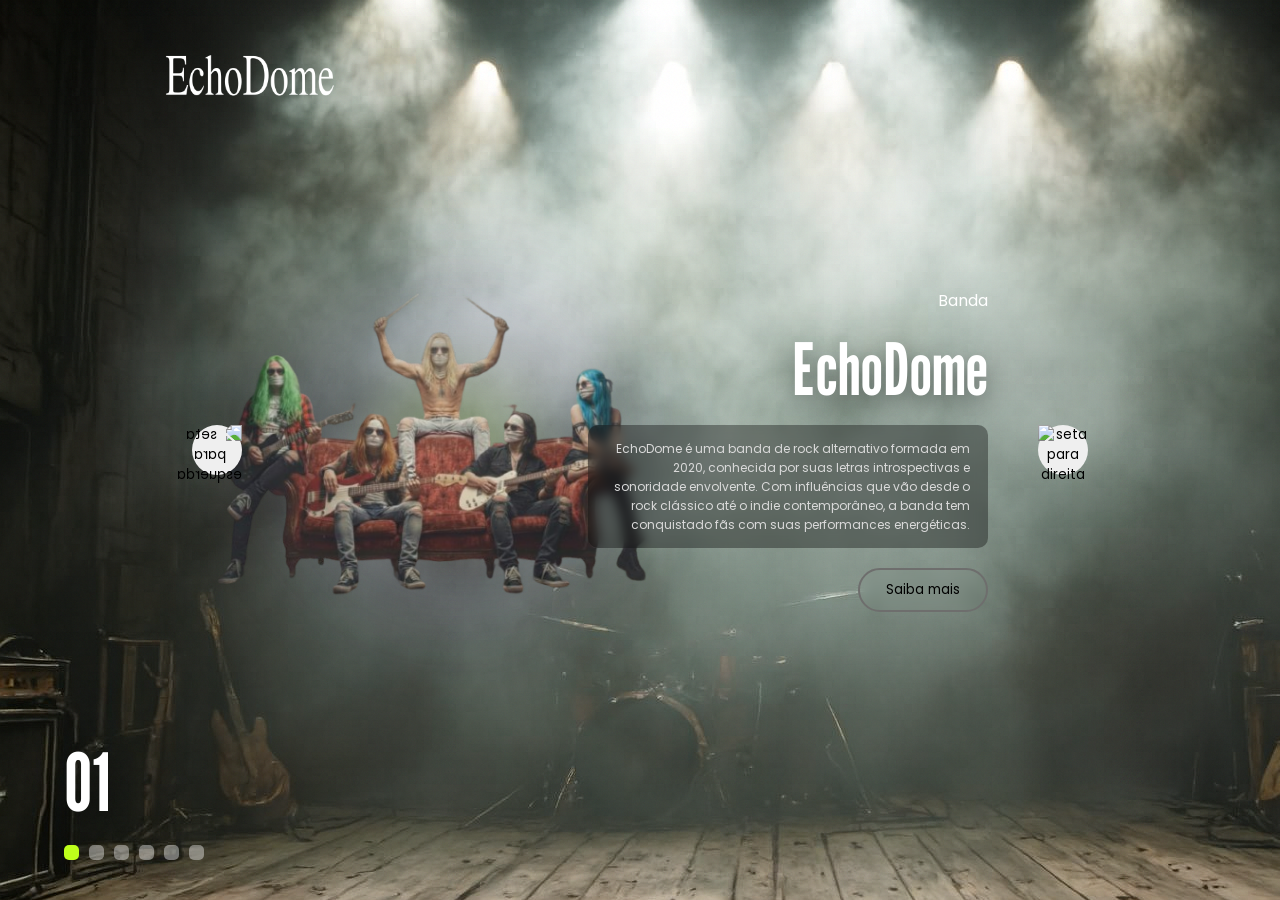
==== index.html @ cc8ff1c2 "initial" ====
<!DOCTYPE html>
<html lang="pt-BR">

<head>
    <meta charset="UTF-8">
    <meta name="viewport" content="width=device-width, initial-scale=1.0">
    <link rel="stylesheet" href="/styles.css">
    <link rel="preconnect" href="https://fonts.googleapis.com">
    <link rel="preconnect" href="https://fonts.gstatic.com" crossorigin>
    <link
        href="https://fonts.googleapis.com/css2?family=Poppins:ital,wght@0,100;0,200;0,300;0,400;0,500;0,600;0,700;0,800;0,900;1,100;1,200;1,300;1,400;1,500;1,600;1,700;1,800;1,900&display=swap"
        rel="stylesheet">
    <link rel="preconnect" href="https://fonts.googleapis.com">
    <link rel="preconnect" href="https://fonts.gstatic.com" crossorigin>
    <link
        href="https://fonts.googleapis.com/css2?family=League+Gothic&family=Poppins:ital,wght@0,100;0,200;0,300;0,400;0,500;0,600;0,700;0,800;0,900;1,100;1,200;1,300;1,400;1,500;1,600;1,700;1,800;1,900&display=swap"
        rel="stylesheet">
    <title>EchoDome</title>
</head>

<body background="/img/fundo.png">
    
    <header>
        <img src="/img/logoo branco.png" alt="EchoDome Logo">
    </header>    

    <section class="container">
        <div class="list">

            <div class="item active banda">
                <div class="banda-img">
                    <img src="/img/capa.png" alt="EchoDome Banda Imagem">
                </div>
                <div class="content">
                    <p class="banda-information">
                        Banda
                    </p>
                    <h2>
                        EchoDome
                    </h2>
                    <p class="description">
                        EchoDome é uma banda de rock alternativo formada em 2020, conhecida por suas letras
                        introspectivas e sonoridade envolvente. Com influências que vão desde o rock clássico até o
                        indie contemporâneo, a banda tem conquistado fãs com suas performances energéticas.
                    </p>
                    <button class="information">
                        Saiba mais
                    </button>
                </div>
            </div>

            <div class="item vocalista">
                <div class="banda-img">
                    <img src="/img/vocalista2.png" alt="Vocalista Imagem">
                </div>
                <div class="content">
                    <p class="banda-information">
                        Vocalista
                    </p>
                    <h2>
                        TRACE
                    </h2>
                    <p class="description">
                        Antes de a banda existir, ele era um cantor independente que costumava tocar em clubes pequenos,
                        sempre sozinho, sempre com a voz à beira de quebrar, alguém que transformava ruído e caos em
                        palavras. Durante uma turnê, um acidente de palco o deixou entre a vida e o nada. Quando voltou,
                        sua voz nunca mais soou igual — ela ganhou textura, ruído, dor.

                    </p>
                    <button class="information">
                        Saiba mais
                    </button>
                </div>
            </div>
            
            <div class="item guitarrista">
                <div class="banda-img">
                    <img src="/img/guitarista2.png" alt="Guitarista Imagem">
                </div>
                <div class="content">
                    <p class="banda-information">
                        Guitarrista
                    </p>
                    <h2>
                        OD
                    </h2>
                    <p class="description">
                        Ninguém sabe ao certo quem ele era antes de se tornar OD. Dizem que era um guitarrista
                        underground de uma cena esquecida, conhecido por tocar com tanto volume e distorção que os
                        amplificadores literalmente queimavam. Durante uma apresentação, um incêndio tomou o palco — e
                        ele desapareceu entre a fumaça e o som. Meses depois, começaram a circular vídeos misteriosos de
                        uma figura mascarada com cabelo verde neon tocando riffs impossíveis em galpões abandonados. O
                        som soava como se viesse de um outro plano, misto de dor, raiva e pura energia elétrica.
                    </p>
                    <button class="information">
                        Saiba mais
                    </button>
                </div>
            </div>

            <div class="item baixista">
                <div class="banda-img">
                    <img src="/img/guitarrista1.png" alt="Baixista Imagem">
                </div>
                <div class="content">
                    <p class="banda-information">
                        Baixista
                    </p>
                    <h2>
                        Dusk
                    </h2>
                    <p class="description">
                        Antes de se tornar DUSK, ele era um mecânico de estrada. Passava os dias consertando carros e as noites tocando baixo em bares esquecidos no deserto. Durante uma tempestade elétrica, um raio atingiu o gerador do bar enquanto ele tocava — a explosão o deixou inconsciente por três semanas. Quando acordou, dizia ouvir ritmos dentro do próprio corpo. Desde então, toca com o rosto coberto, dizendo que “o ar frio mantém o som dentro”. O baixo é sua respiração — cada nota, uma batida cardíaca.
                    </p>
                    <button class="information">
                        Saiba mais
                    </button>
                </div>
            </div>

            <div class="item baterista">
                <div class="banda-img">
                    <img src="/img/baterista.png" alt="Baterista Imagem">
                </div>
                <div class="content">
                    <p class="banda-information">
                        Baterista
                    </p>
                    <h2>
                        Ember
                    </h2>
                    <p class="description">
                        Ninguém sabe o nome verdadeiro de EMBER. Dizem que ele começou a tocar em fábricas abandonadas, usando pedaços de metal, latões e correntes para criar o próprio ritmo. As pessoas o chamavam de the sound that never sleeps — o som que nunca dorme. Durante um incêndio em um galpão onde costumava ensaiar, ele foi dado como desaparecido, pois depois daquele dia aquele galpão ficou em total silencio. Dias depois, apareceu um baterias com o rosto coberto e um olhar em chamas e todos pensaram, “será que é ele?". Desde então, o fogo virou parte da sua essência — ele toca como se cada batida fosse a última faísca de um mundo prestes a explodir.
                    </p>
                    <button class="information">
                        Saiba mais
                    </button>
                </div>
            </div>
            
            <div class="item pianista">
                <div class="banda-img">
                    <img src="/img/pianista2.png" alt="Pianista Imagem">
                </div>
                <div class="content">
                    <p class="banda-information">
                        Pianista
                    </p>
                    <h2>Lyra</h2>
                    <p class="description">
                        Antes de ser conhecida como LYRA, ela era apenas uma sombra nos bastidores — uma compositora que escrevia trilhas sonoras para sonhos que nunca foram lembrados. Diz-se que ela costumava tocar sozinha em estações vazias, usando o som do trem passando como metrônomo. Ninguém a ouviu falar desde o dia em que sua voz se quebrou em um show experimental. Desde então, ela se comunica apenas com o teclado — transformando emoções em frequências, e silêncio em melodia.
                    </p>
                    <button class="information">
                        Saiba mais
                    </button>
                </div>
            </div>
        </div>

        <div class="arrows">
            <button id="prev"><img src="/img/arrow.png" alt="seta para esquerda"></button>
            <button id="next"><img src="/img/arrow.png" alt="seta para direita"></button>
        </div>

        <div class="indicators">
            <div class="number">01</div>
            <ul>
                <li class="active"></li>
                <li></li>
                <li></li>
                <li></li>
                <li></li>
                <li></li>
            </ul>
        </div>
    </section>
    <script src="/scripts.js" defer></script>
</body>


</html>
---- styles.css ----
* {
    margin: 0;
    padding: 0;
    box-sizing: border-box;
    list-style: none;
    font-family: "Poppins", sans-serif;
}

body {
    background-color: #000;
    color: #fff;
    font-size: 16px;
    overflow-x: hidden;
}

/* ===== HEADER ===== */
header {
    position: fixed;
    width: 80vw;
    left: 50%;
    transform: translateX(-50%);
    display: grid;
    align-items: center;
    grid-template-columns: 1fr 600px;
    gap: 100px;
    z-index: 10;
}

header img {
    width: 250px;
}

header nav ul {
    display: grid;
    grid-template-columns: repeat(3, 250px);
}

/* ===== SECTION ===== */
section {
    height: 100vh;
    position: relative;
    background-image: url("./imgs/fundo.png");
    background-size: cover;
    background-position: center;
    background-repeat: no-repeat;
    background-attachment: fixed;
    overflow: hidden;
}

/* ===== LIST ===== */
section .list {
    width: 70vw;
    height: 100%;
    margin: auto;
    position: relative;
    --calculation: 1;
}

/* ===== ITEM ===== */
section .list .item {
    position: absolute;
    inset: 0;
    transform: translateX(calc(100vw * var(--calculation)));
    transition: 0.8s ease;
    opacity: 0;
}

section .list .item.active {
    transform: translateX(0);
    opacity: 1;
}

/* ===== IMAGEM ===== */
.banda-img {
    position: absolute;
    top: 50%;
    left: -50px;
    transform: translateY(-50%);
    width: 70%;
    z-index: 1;
}

.banda-img::before {
    content: '';
    position: absolute;
    width: 400px;
    height: 400px;
    background: radial-gradient(circle,
            rgba(190, 255, 27, 0.45),
            rgba(121, 31, 211, 0.15),
            transparent 70%);
    filter: blur(50px);
    z-index: -1;
    left: 50%;
    top: 50%;
    transform: translate(-50%, -50%);
}

.banda-img img {
    width: 100%;
    transform: scale(0.85);
    left: -40px;
    position: relative;
    transition: 0.8s ease;
}

.item.active .banda-img img {
    transform: scale(1);
}

.item.active .banda-img::before {
    animation: glowPulse 4s ease-in-out infinite;
}

@keyframes glowPulse {

    0%,
    100% {
        transform: translate(-50%, -50%) scale(1);
        opacity: 0.6;
    }

    50% {
        transform: translate(-50%, -50%) scale(1.1);
        opacity: 0.9;
    }
}

/* ===== CONTENT ===== */
.content {
    position: absolute;
    right: 100px;
    width: 70%;
    height: 100%;
    display: flex;
    flex-direction: column;

    /* DESKTOP AINDA À DIREITA */
    justify-content: center;
    align-items: flex-end;
    text-align: right;

    gap: 20px;
    z-index: 2;
}

.banda-information,
.content h2,
.description,
.information {
    transform: translateX(calc(200px * var(--calculation)));
    opacity: 0;
    transition: 0.8s ease;
}

.item.active .banda-information,
.item.active .content h2,
.item.active .description,
.item.active .information {
    transform: translateX(0);
    opacity: 1;
}

.content h2 {
    font-size: 4.5em;
    line-height: 1em;
    font-family: "League Gothic", sans-serif;
    color: #fff;
    text-shadow: 0 8px 25px rgba(0, 0, 0, 0.4);
}

/* ===== DESCRIPTION ===== */
.description {
    max-width: 400px;
    font-size: 12px;
    color: #d9d9d9;
    text-align: right;

    background: rgba(0, 0, 0, 0.35);
    padding: 14px 18px;
    border-radius: 10px;
    backdrop-filter: blur(6px);
    line-height: 1.6;
}

/* -------------------------------------------------- */
/* =============== BOTÕES PERSONALIZADOS ============= */
/* -------------------------------------------------- */

.item.banda .information {
    padding: 10px 26px;
    border-radius: 40px;
    background: transparent;
    border: 2px solid #6e6e6d;
    color: #000000;
    cursor: pointer;
    transition: 0.3s ease;
    backdrop-filter: blur(5px);
}

.item.banda .information:hover {
    background: rgba(0, 0, 0, 0.18);
    box-shadow: 0 0 12px #0b0e05;
    transform: scale(1.05);
}

.item.vocalista .information {
    padding: 10px 26px;
    border-radius: 40px;
    background: rgba(0, 0, 0, 0.6);
    border: 2px solid #000;
    color: #fff;
    cursor: pointer;
    transition: 0.3s ease;
    backdrop-filter: blur(6px);
}

.item.vocalista .information:hover {
    background: rgba(0, 0, 0, 0.85);
    box-shadow: 0 0 15px #000;
    transform: scale(1.05);
}

.item.guitarrista .information {
    padding: 10px 26px;
    border-radius: 40px;
    background: rgba(0, 0, 0, 0.6);
    border: 2px solid #00ff6a;
    color: #00ff6a;
    cursor: pointer;
    transition: 0.3s ease;
    backdrop-filter: blur(5px);
}

.item.guitarrista .information:hover {
    background: rgba(0, 255, 106, 0.18);
    box-shadow: 0 0 15px #00ff6a;
    transform: scale(1.05);
}

/* BAIXISTA — cor âmbar */
.item.baixista .information {
    padding: 10px 26px;
    border-radius: 40px;
    background: rgba(0, 0, 0, 0.6);
    border: 2px solid #ffb400;
    color: #ffb400;
    cursor: pointer;
    transition: 0.3s ease;
    backdrop-filter: blur(5px);
}

.item.baixista .information:hover {
    background: rgba(255, 180, 0, 0.18);
    box-shadow: 0 0 15px #ffb400;
    transform: scale(1.05);
}

/* BATERISTA — cor vermelha/fogo */
.item.baterista .information {
    padding: 10px 26px;
    border-radius: 40px;
    background: rgba(0, 0, 0, 0.6);
    border: 2px solid #ff3c3c;
    color: #ff3c3c;
    cursor: pointer;
    transition: 0.3s ease;
    backdrop-filter: blur(5px);
}

.item.baterista .information:hover {
    background: rgba(255, 60, 60, 0.18);
    box-shadow: 0 0 15px #ff3c3c;
    transform: scale(1.05);
}

.item.pianista .information {
    padding: 10px 26px;
    border-radius: 40px;
    background: rgba(0, 0, 0, 0.6);
    ;
    border: 2px solid #1db4ff;
    color: #1db4ff;
    cursor: pointer;
    transition: 0.3s ease;
    backdrop-filter: blur(5px);
}

.item.pianista .information:hover {
    background: rgba(29, 180, 255, 0.18);
    box-shadow: 0 0 15px #1db4ff;
    transform: scale(1.05);
}

/* ===== ARROWS ===== */
.arrows {
    width: 70vw;
    position: absolute;
    top: 50%;
    left: 50%;
    transform: translate(-50%, -50%);
    display: flex;
    justify-content: space-between;
}

.arrows button {
    width: 50px;
    height: 50px;
    border-radius: 50%;
    border: none;
    cursor: pointer;
}

.arrows button:nth-child(1) {
    transform: scaleX(-1);
}

.arrows img {
    width: 30px;
}

/* ===== INDICATORS ===== */
.indicators {
    position: absolute;
    bottom: 40px;
    left: 50%;
    transform: translateX(-50%);
    width: 90vw;
    display: flex;
    flex-direction: column;
    gap: 15px;
}

.indicators .number {
    font-size: 5em;
    font-family: "League Gothic", sans-serif;
}

.indicators ul {
    display: flex;
    gap: 10px;
}

.indicators ul li {
    width: 15px;
    height: 15px;
    border-radius: 5px;
    background-color: #fff;
    opacity: 0.4;
}

.indicators ul li.active {
    opacity: 1;
    background-color: #beff1b;
}

/* =============== MOBILE RESPONSIVE ================= */

@media (max-width: 900px) {

    .indicators,
    .indicators ul,
    .indicators ul li {
        display: none !important;
    }

    /* HEADER */
    header {
        width: 100%;
        padding: 10px 0;
        grid-template-columns: 1fr;
        justify-items: center;
        gap: 8px;
        background: none !important;
    }

    header img {
        width: 150px;
    }

    header nav ul {
        grid-template-columns: repeat(3, auto);
        gap: 18px;
    }

    /* SECTION */
    section {
        height: 100vh;
        padding-top: 80px;
        background-attachment: scroll;
    }

    /* LIST */
    section .list {
        width: 100%;
        height: 100%;
    }

    /* ITEM — CENTRALIZADO */
    section .list .item {
        position: absolute;
        inset: 0;

        display: flex;
        flex-direction: column;
        justify-content: flex-start;
        align-items: center;

        text-align: center;
        padding-top: 10px;

        opacity: 0;
        transform: translateX(calc(100vw * var(--calculation)));
        transition: 0.6s ease;
    }

    section .list .item.active {
        opacity: 1;
        transform: translateX(0);
    }

    /* IMAGEM */
    .banda-img {
        position: relative;
        width: 80%;
        margin: 0 auto;
        transform: none;
        top: 0;
        left: 0;
    }

    .banda-img img {
        width: 100%;
        transform: scale(1.15);
        left: 0;
    }

    .banda-img::before {
        width: 200px;
        height: 200px;
        filter: blur(40px);
    }

    /* CONTENT — TOTALMENTE CENTRALIZADO */
    .content {
        position: relative;
        width: 100%;
        max-width: 600px;

        margin-top: 10px;
        padding: 0 20px;

        align-items: center;
        text-align: center;

        gap: 10px;
        right: 0;
    }

    .content h2 {
        font-size: 2.8em;
        text-align: center;
    }

    .description {
        max-width: 90%;
        margin: 0 auto;
        text-align: center;
        font-size: 13px;
        padding: 12px 15px;
    }

    /* BOTÃO CENTRALIZADO */
    .information {
        margin-top: 10px;
    }

    /* ARROWS */
    .arrows {
        width: 100%;
        bottom: 90px;
        padding: 0 35px;
        position: absolute;
        left: 50%;
        transform: translateX(-50%);
    }

    .arrows button {
        width: 40px;
        height: 40px;
    }

    /* INDICATORS */
    .indicators {
        width: 100%;
        bottom: 40px;
        gap: 8px;
    }

    .indicators .number {
        font-size: 2.8em;
    }

    .indicators ul li {
        width: 10px;
        height: 10px;
    }

}
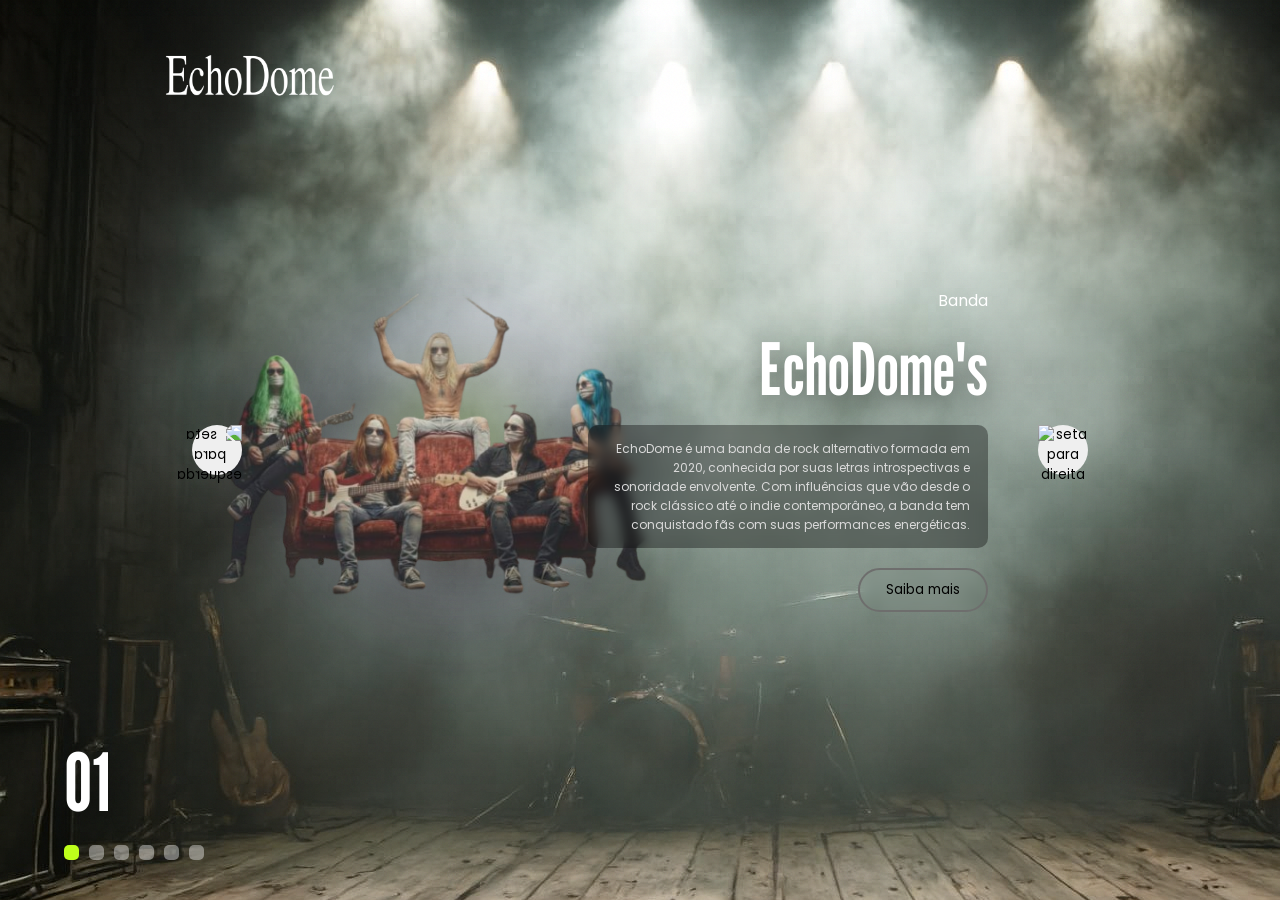
==== commit 59b7daf9: "testing" ====
--- a/index.html
+++ b/index.html
@@ -36,7 +36,7 @@
                         Banda
                     </p>
                     <h2>
-                        EchoDome
+                        EchoDome's
                     </h2>
                     <p class="description">
                         EchoDome é uma banda de rock alternativo formada em 2020, conhecida por suas letras
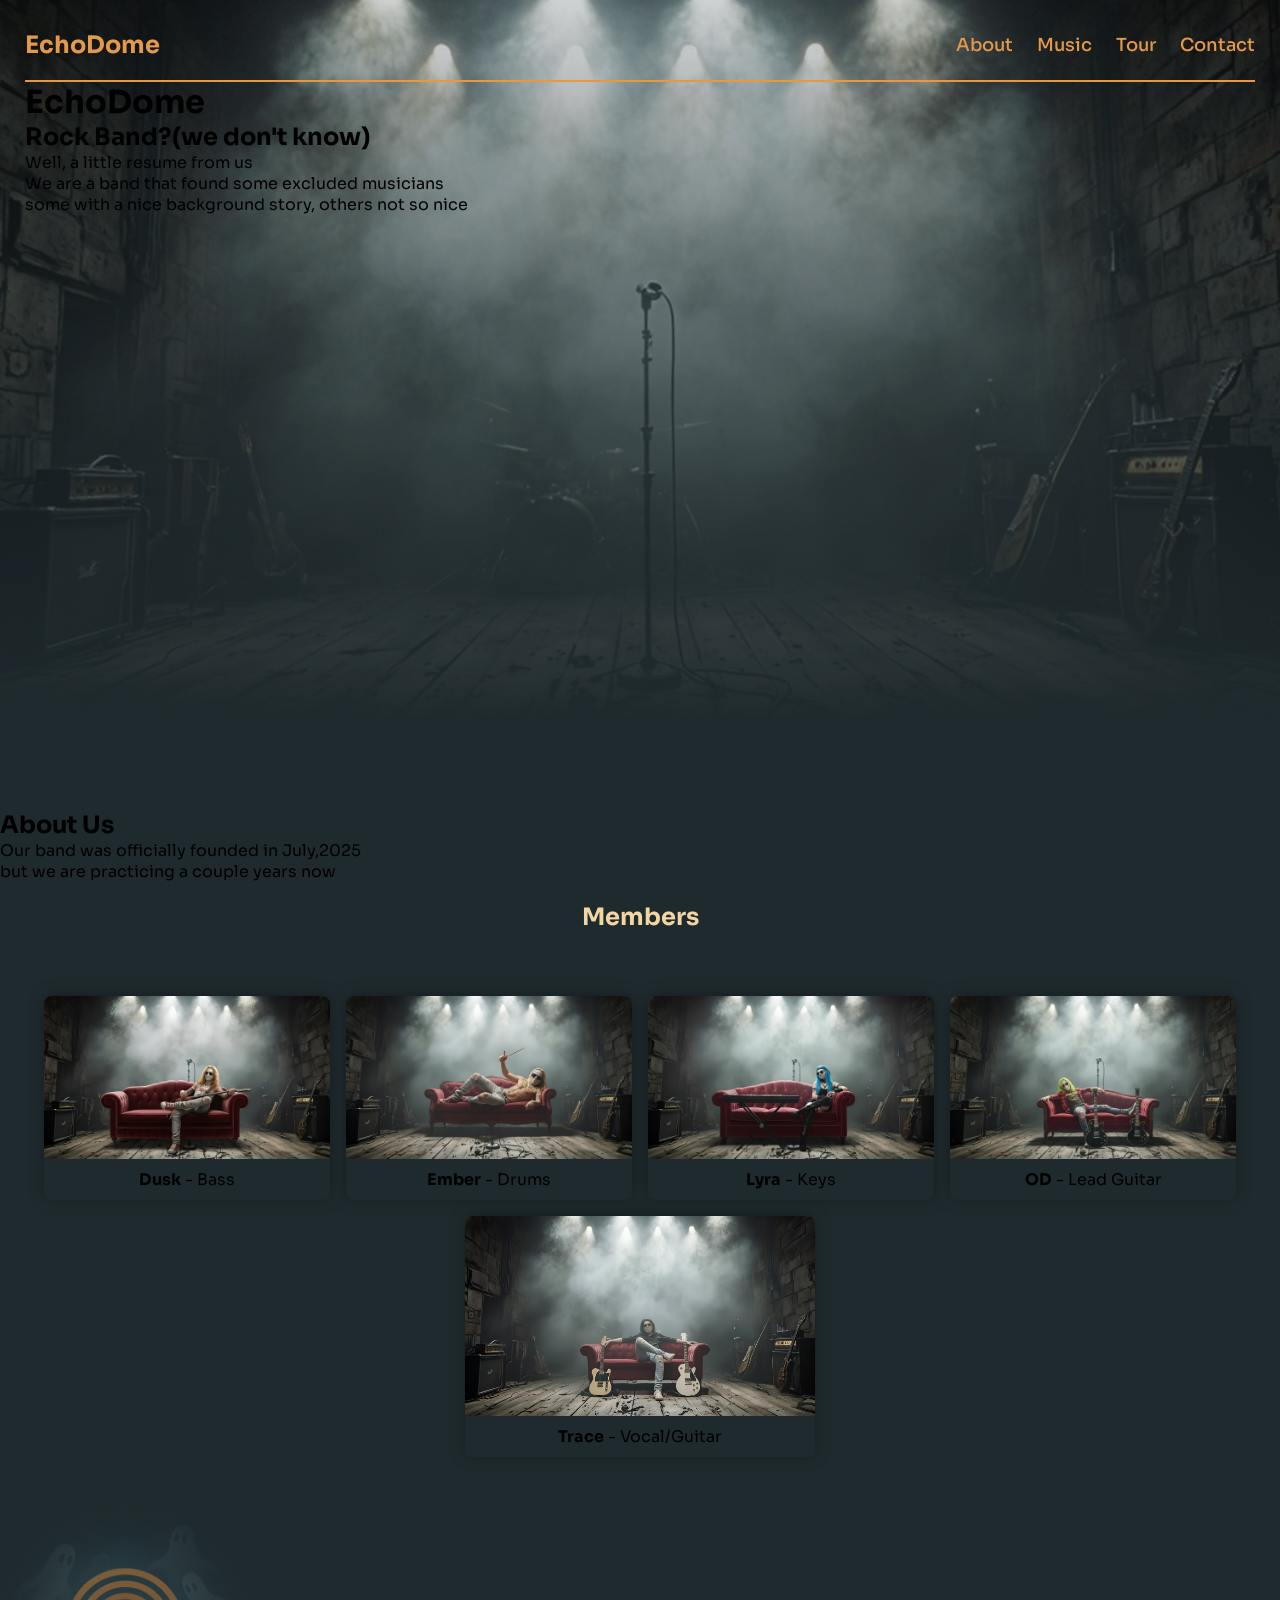
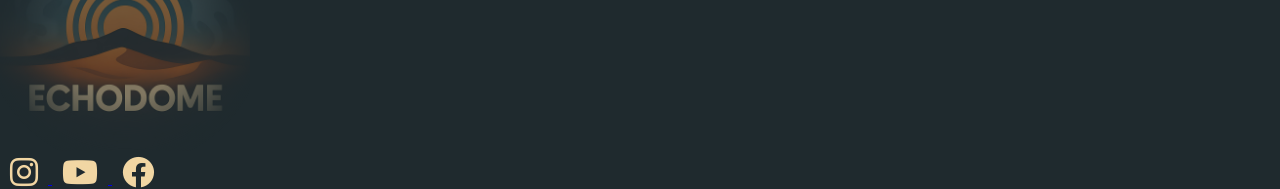
==== commit 0ad8dcd2: "primeiro commit" ====
--- a/index.html
+++ b/index.html
@@ -1,181 +1,105 @@
 <!DOCTYPE html>
-<html lang="pt-BR">
+<html lang="en">
+    <head>
+        <meta charset="UTF-8">
+        <meta name="viewport" content="width=device-width, initial-scale=1.0"/>
+        <link rel="preconnect" href="https://fonts.googleapis.com"/>
+        <link rel="preconnect" href="https://fonts.gstatic.com" crossorigin/>
+        <link href="https://fonts.googleapis.com/css2?family=Sora:wght@100..800&display=swap" rel="stylesheet"/>
+        <link rel="stylesheet" href="assets/css/style.css">
+        <link rel="stylesheet" href="https://cdnjs.cloudflare.com/ajax/libs/font-awesome/6.0.0-beta3/css/all.min.css" integrity="sha512-Fo3rlrZj/k7ujTnHg4CGR2D7kSs0v4LLanw2qksYuRlEzO+tcaEPQogQ0KaoGN26/zrn20ImR1DfuLWnOo7aBA==" crossorigin="anonymous" referrerpolicy="no-referrer" />
+        <meta name="viewport" content="width=device-width, initial-scale=1.0">
+        <title>EchoDome Band</title>
 
-<head>
-    <meta charset="UTF-8">
-    <meta name="viewport" content="width=device-width, initial-scale=1.0">
-    <link rel="stylesheet" href="/styles.css">
-    <link rel="preconnect" href="https://fonts.googleapis.com">
-    <link rel="preconnect" href="https://fonts.gstatic.com" crossorigin>
-    <link
-        href="https://fonts.googleapis.com/css2?family=Poppins:ital,wght@0,100;0,200;0,300;0,400;0,500;0,600;0,700;0,800;0,900;1,100;1,200;1,300;1,400;1,500;1,600;1,700;1,800;1,900&display=swap"
-        rel="stylesheet">
-    <link rel="preconnect" href="https://fonts.googleapis.com">
-    <link rel="preconnect" href="https://fonts.gstatic.com" crossorigin>
-    <link
-        href="https://fonts.googleapis.com/css2?family=League+Gothic&family=Poppins:ital,wght@0,100;0,200;0,300;0,400;0,500;0,600;0,700;0,800;0,900;1,100;1,200;1,300;1,400;1,500;1,600;1,700;1,800;1,900&display=swap"
-        rel="stylesheet">
-    <title>EchoDome</title>
-</head>
+        
+    </head>
+    <body>
+        <div>
+           <header>
+  <nav class="header-content container">
+    <div class="header-logo">
+      <h2>EchoDome</h2>
+    </div>
 
-<body background="/img/fundo.png">
+    <ul class="header-menu">
+      <li><a href="#about" class="a">About</a></li>
+      <li><a href="#music" class="a">Music</a></li>
+      <li><a href="#tour" class="a">Tour</a></li>
+      <li><a href="#contact" class="a">Contact</a></li>
+    </ul>
     
-    <header>
-        <img src="/img/logoo branco.png" alt="EchoDome Logo">
-    </header>    
+  </nav>
+  <main class="page">
+    <h1>EchoDome</h1>
+    <h2>Rock Band?(we don't know)</h2>
+    <p>Well, a little resume from us<br>
+      We are a band that found some excluded musicians<br>
+      some with a nice background story, others not so nice</p>
+  </main>  
+</header>
 
-    <section class="container">
-        <div class="list">
+  <section class="About">
+    <h1>About Us</h1>
+    <p>Our band was officially founded in July,2025<br>
+        but we are practicing a couple years now</p>
+  </section>
+  <section class="members">
+                <div class="members">
+                    <h2>Members</h2>
+                    
+                </div>
+                <section class="full-band">
+    <div class="dusk" data-aos="fade-up" data-aos-delay="150">
+        <img src="/assets/img/dusk-sofa.png" alt="Dusk"/>
+        <div class="info">
+            <p><strong>Dusk</strong> - Bass</p>
+                  </div>
+    </div>
 
-            <div class="item active banda">
-                <div class="banda-img">
-                    <img src="/img/capa.png" alt="EchoDome Banda Imagem">
-                </div>
-                <div class="content">
-                    <p class="banda-information">
-                        Banda
-                    </p>
-                    <h2>
-                        EchoDome's
-                    </h2>
-                    <p class="description">
-                        EchoDome é uma banda de rock alternativo formada em 2020, conhecida por suas letras
-                        introspectivas e sonoridade envolvente. Com influências que vão desde o rock clássico até o
-                        indie contemporâneo, a banda tem conquistado fãs com suas performances energéticas.
-                    </p>
-                    <button class="information">
-                        Saiba mais
-                    </button>
-                </div>
-            </div>
+    <div class="ember" data-aos="fade-up" data-aos-delay="250">
+        <img src="/assets/img/ember-sofa.jpg" alt="Ember"/>
+        <div class="info">
+          <p><strong>Ember</strong> - Drums</p>
+          
+        </div>
+    </div>
 
-            <div class="item vocalista">
-                <div class="banda-img">
-                    <img src="/img/vocalista2.png" alt="Vocalista Imagem">
-                </div>
-                <div class="content">
-                    <p class="banda-information">
-                        Vocalista
-                    </p>
-                    <h2>
-                        TRACE
-                    </h2>
-                    <p class="description">
-                        Antes de a banda existir, ele era um cantor independente que costumava tocar em clubes pequenos,
-                        sempre sozinho, sempre com a voz à beira de quebrar, alguém que transformava ruído e caos em
-                        palavras. Durante uma turnê, um acidente de palco o deixou entre a vida e o nada. Quando voltou,
-                        sua voz nunca mais soou igual — ela ganhou textura, ruído, dor.
+    <div class="lyra" data-aos="fade-up" data-aos-delay="350">
+        <img src="/assets/img/lyra-sofa.png" alt="Lyra"/>
+        <div class="info">
+          <p><strong>Lyra</strong> - Keys</p>
+          
+        </div>
+    </div>
 
-                    </p>
-                    <button class="information">
-                        Saiba mais
-                    </button>
-                </div>
-            </div>
-            
-            <div class="item guitarrista">
-                <div class="banda-img">
-                    <img src="/img/guitarista2.png" alt="Guitarista Imagem">
-                </div>
-                <div class="content">
-                    <p class="banda-information">
-                        Guitarrista
-                    </p>
-                    <h2>
-                        OD
-                    </h2>
-                    <p class="description">
-                        Ninguém sabe ao certo quem ele era antes de se tornar OD. Dizem que era um guitarrista
-                        underground de uma cena esquecida, conhecido por tocar com tanto volume e distorção que os
-                        amplificadores literalmente queimavam. Durante uma apresentação, um incêndio tomou o palco — e
-                        ele desapareceu entre a fumaça e o som. Meses depois, começaram a circular vídeos misteriosos de
-                        uma figura mascarada com cabelo verde neon tocando riffs impossíveis em galpões abandonados. O
-                        som soava como se viesse de um outro plano, misto de dor, raiva e pura energia elétrica.
-                    </p>
-                    <button class="information">
-                        Saiba mais
-                    </button>
-                </div>
-            </div>
+    <div class="od" data-aos="fade-up" data-aos-delay="450">
+        <img src="/assets/img/od-sofa.jpg" alt="Od"/>
+        <div class="info">
+          <p><strong>OD</strong> - Lead Guitar</p>
+        </div>
+    </div>
 
-            <div class="item baixista">
-                <div class="banda-img">
-                    <img src="/img/guitarrista1.png" alt="Baixista Imagem">
-                </div>
-                <div class="content">
-                    <p class="banda-information">
-                        Baixista
-                    </p>
-                    <h2>
-                        Dusk
-                    </h2>
-                    <p class="description">
-                        Antes de se tornar DUSK, ele era um mecânico de estrada. Passava os dias consertando carros e as noites tocando baixo em bares esquecidos no deserto. Durante uma tempestade elétrica, um raio atingiu o gerador do bar enquanto ele tocava — a explosão o deixou inconsciente por três semanas. Quando acordou, dizia ouvir ritmos dentro do próprio corpo. Desde então, toca com o rosto coberto, dizendo que “o ar frio mantém o som dentro”. O baixo é sua respiração — cada nota, uma batida cardíaca.
-                    </p>
-                    <button class="information">
-                        Saiba mais
-                    </button>
-                </div>
-            </div>
+    <div class="trace" data-aos="fade-up" data-aos-delay="550">
+        <img src="/assets/img/trace-sofa.jpg" alt="Trace"/>
+        <div class="info">
+          <p><strong>Trace</strong> - Vocal/Guitar</p>
+        </div>
+    </div>
+</section>
+        <footer>
+            <img src="/assets/img/logo.jpeg" alt="EchoDome Band Logo">
+            <div class="footer-icons">
+                        <a href="$">
+                            <i class="fa-brands fa-instagram fa-2x"></i>
+                        </a>
+                          <a href="$">
+                            <i class="fa-brands fa-youtube fa-2x"></i>
+                        </a>
+                          <a href="$">
+                            <i class="fa-brands fa-facebook fa-2x"></i>
+                        </a>
+                    </div>
+        </footer>
 
-            <div class="item baterista">
-                <div class="banda-img">
-                    <img src="/img/baterista.png" alt="Baterista Imagem">
-                </div>
-                <div class="content">
-                    <p class="banda-information">
-                        Baterista
-                    </p>
-                    <h2>
-                        Ember
-                    </h2>
-                    <p class="description">
-                        Ninguém sabe o nome verdadeiro de EMBER. Dizem que ele começou a tocar em fábricas abandonadas, usando pedaços de metal, latões e correntes para criar o próprio ritmo. As pessoas o chamavam de the sound that never sleeps — o som que nunca dorme. Durante um incêndio em um galpão onde costumava ensaiar, ele foi dado como desaparecido, pois depois daquele dia aquele galpão ficou em total silencio. Dias depois, apareceu um baterias com o rosto coberto e um olhar em chamas e todos pensaram, “será que é ele?". Desde então, o fogo virou parte da sua essência — ele toca como se cada batida fosse a última faísca de um mundo prestes a explodir.
-                    </p>
-                    <button class="information">
-                        Saiba mais
-                    </button>
-                </div>
-            </div>
-            
-            <div class="item pianista">
-                <div class="banda-img">
-                    <img src="/img/pianista2.png" alt="Pianista Imagem">
-                </div>
-                <div class="content">
-                    <p class="banda-information">
-                        Pianista
-                    </p>
-                    <h2>Lyra</h2>
-                    <p class="description">
-                        Antes de ser conhecida como LYRA, ela era apenas uma sombra nos bastidores — uma compositora que escrevia trilhas sonoras para sonhos que nunca foram lembrados. Diz-se que ela costumava tocar sozinha em estações vazias, usando o som do trem passando como metrônomo. Ninguém a ouviu falar desde o dia em que sua voz se quebrou em um show experimental. Desde então, ela se comunica apenas com o teclado — transformando emoções em frequências, e silêncio em melodia.
-                    </p>
-                    <button class="information">
-                        Saiba mais
-                    </button>
-                </div>
-            </div>
-        </div>
-
-        <div class="arrows">
-            <button id="prev"><img src="/img/arrow.png" alt="seta para esquerda"></button>
-            <button id="next"><img src="/img/arrow.png" alt="seta para direita"></button>
-        </div>
-
-        <div class="indicators">
-            <div class="number">01</div>
-            <ul>
-                <li class="active"></li>
-                <li></li>
-                <li></li>
-                <li></li>
-                <li></li>
-                <li></li>
-            </ul>
-        </div>
-    </section>
-    <script src="/scripts.js" defer></script>
-</body>
-
-
+    </body>
 </html>
--- a/assets/css/style.css
+++ b/assets/css/style.css
@@ -0,0 +1,204 @@
+@charset "UTF-8";
+* {
+  margin: 0;
+  padding: 0;
+  box-sizing: border-box;
+  font-family: "Sora", sans-serif;
+}
+
+header {
+  position: relative;
+  display: block;
+  width: 100%;
+  height: 90vh;
+  padding: 30px 25px;
+}
+header::before {
+  content: "";
+  position: absolute;
+  left: 0;
+  top: 0;
+  width: 100%;
+  height: 90%;
+  z-index: -1;
+  background-image: linear-gradient(to bottom, rgba(6, 18, 30, 0.1), #1f2a2e), url("/assets/img/Studio.jpeg");
+  background-size: cover;
+  background-repeat: no-repeat;
+  background-position: 50% 0;
+  opacity: 0.9;
+}
+header::after {
+  content: "";
+  position: absolute;
+  bottom: 0;
+  left: 0;
+  width: 100%;
+  height: 2px;
+}
+
+.header-content {
+  display: flex;
+  align-items: center;
+  justify-content: space-between;
+  padding-bottom: 20px;
+  border-bottom: 2px solid #E29A4A;
+}
+
+.header-menu {
+  display: flex; /* transforma a lista em linha */
+  gap: 24px; /* espaço entre os itens */
+  list-style: none; /* remove bolinhas */
+  padding: 0;
+}
+
+.header-logo h2 {
+  transform: scale(1);
+}
+
+.header-logo h2:hover {
+  transform: scale(1.35);
+  transition: 0.8s;
+}
+
+.a {
+  text-decoration: none;
+  color: #E29A4A;
+  font-weight: 500;
+  font-size: 18px;
+}
+.a:hover {
+  color: #E29A4A;
+  transition: color 0.8s;
+  animation: hoverEffect 1s forwards;
+}
+
+@keyframes hoverEffect {
+  from {
+    border: 0px;
+    padding: 0px;
+  }
+  to {
+    border: 2px solid #F1D6A3;
+    background-color: #5E6F73;
+    padding: 5px;
+    color: #E29A4A;
+    border-radius: 12px;
+  }
+}
+.header-content {
+  color: #E29A4A;
+}
+
+.members {
+  max-width: 100%;
+}
+.members h2 {
+  text-align: center;
+  color: #F1D6A3;
+  padding: 20px;
+}
+
+.full-band {
+  max-width: 100%;
+  display: flex;
+  justify-content: center;
+  align-items: flex-start;
+  gap: 16px;
+  padding: 44px;
+  flex-wrap: wrap;
+}
+
+.lyra, .od, .trace, .ember, .dusk {
+  flex: 1;
+  gap: 10px;
+  text-align: center;
+  padding-bottom: 10px;
+  min-width: 250px;
+  max-width: 350px;
+  display: flex;
+  background-color: transparent;
+  flex-direction: column;
+  border-radius: 8px;
+  overflow: hidden;
+  box-shadow: 0px -1px 17px -4px rgba(0, 0, 0, 0.5);
+}
+.lyra img, .od img, .trace img, .ember img, .dusk img {
+  width: 100%;
+  height: auto;
+  -o-object-fit: cover;
+     object-fit: cover;
+  transition: transform 0.25s;
+}
+
+.lyra:hover {
+  box-shadow: 0 0 20px #1f6a76, 0 0 40px #2a8fa1, 0 0 60px #4bb0c1, 0 0 80px #1f6a76, 0 20px 40px rgba(0, 0, 0, 0.5);
+  transform: translateY(-5px);
+  transform: scale(1.1);
+  transition: 1s;
+}
+.lyra:hover p {
+  color: #2a8fa1;
+  transition: 1s;
+}
+
+.od .trace .ember .dusk .info {
+  text-align: center;
+  min-width: none;
+  max-width: 350px;
+  display: flex;
+  flex-direction: column;
+  justify-content: space-between;
+  padding: 14px;
+}
+.od .trace .ember .dusk .info button {
+  margin-top: 10px;
+  padding: 8px;
+  background-color: #E29A4A;
+  color: #fff;
+  border: none;
+  border-radius: 4px;
+  cursor: pointer;
+}
+
+body {
+  background-color: #1f2a2e;
+}
+
+.border {
+  border-color: #F1D6A3;
+  border: 2px;
+}
+
+.container {
+  width: 100%;
+}
+
+/*Centro*/
+/*Footer*/
+footer img {
+  width: 250px;
+  align-items: center;
+  opacity: 0.5;
+  -webkit-mask-image: radial-gradient(circle, black 40%, transparent 80%);
+  mask-image: radial-gradient(circle, black 40%, transparent 80%);
+}
+footer i {
+  color: #F1D6A3;
+  margin: 0 10px;
+  font-size: 24px;
+}
+footer i:hover {
+  color: #E29A4A;
+  animation: scaleIcon 0.5s forwards;
+  border: 0px;
+  background-color: #1f2a2e;
+}
+
+@keyframes scaleIcon {
+  from {
+    transform: scale(1);
+  }
+  to {
+    transform: scale(1.3);
+  }
+}/*# sourceMappingURL=style.css.map */
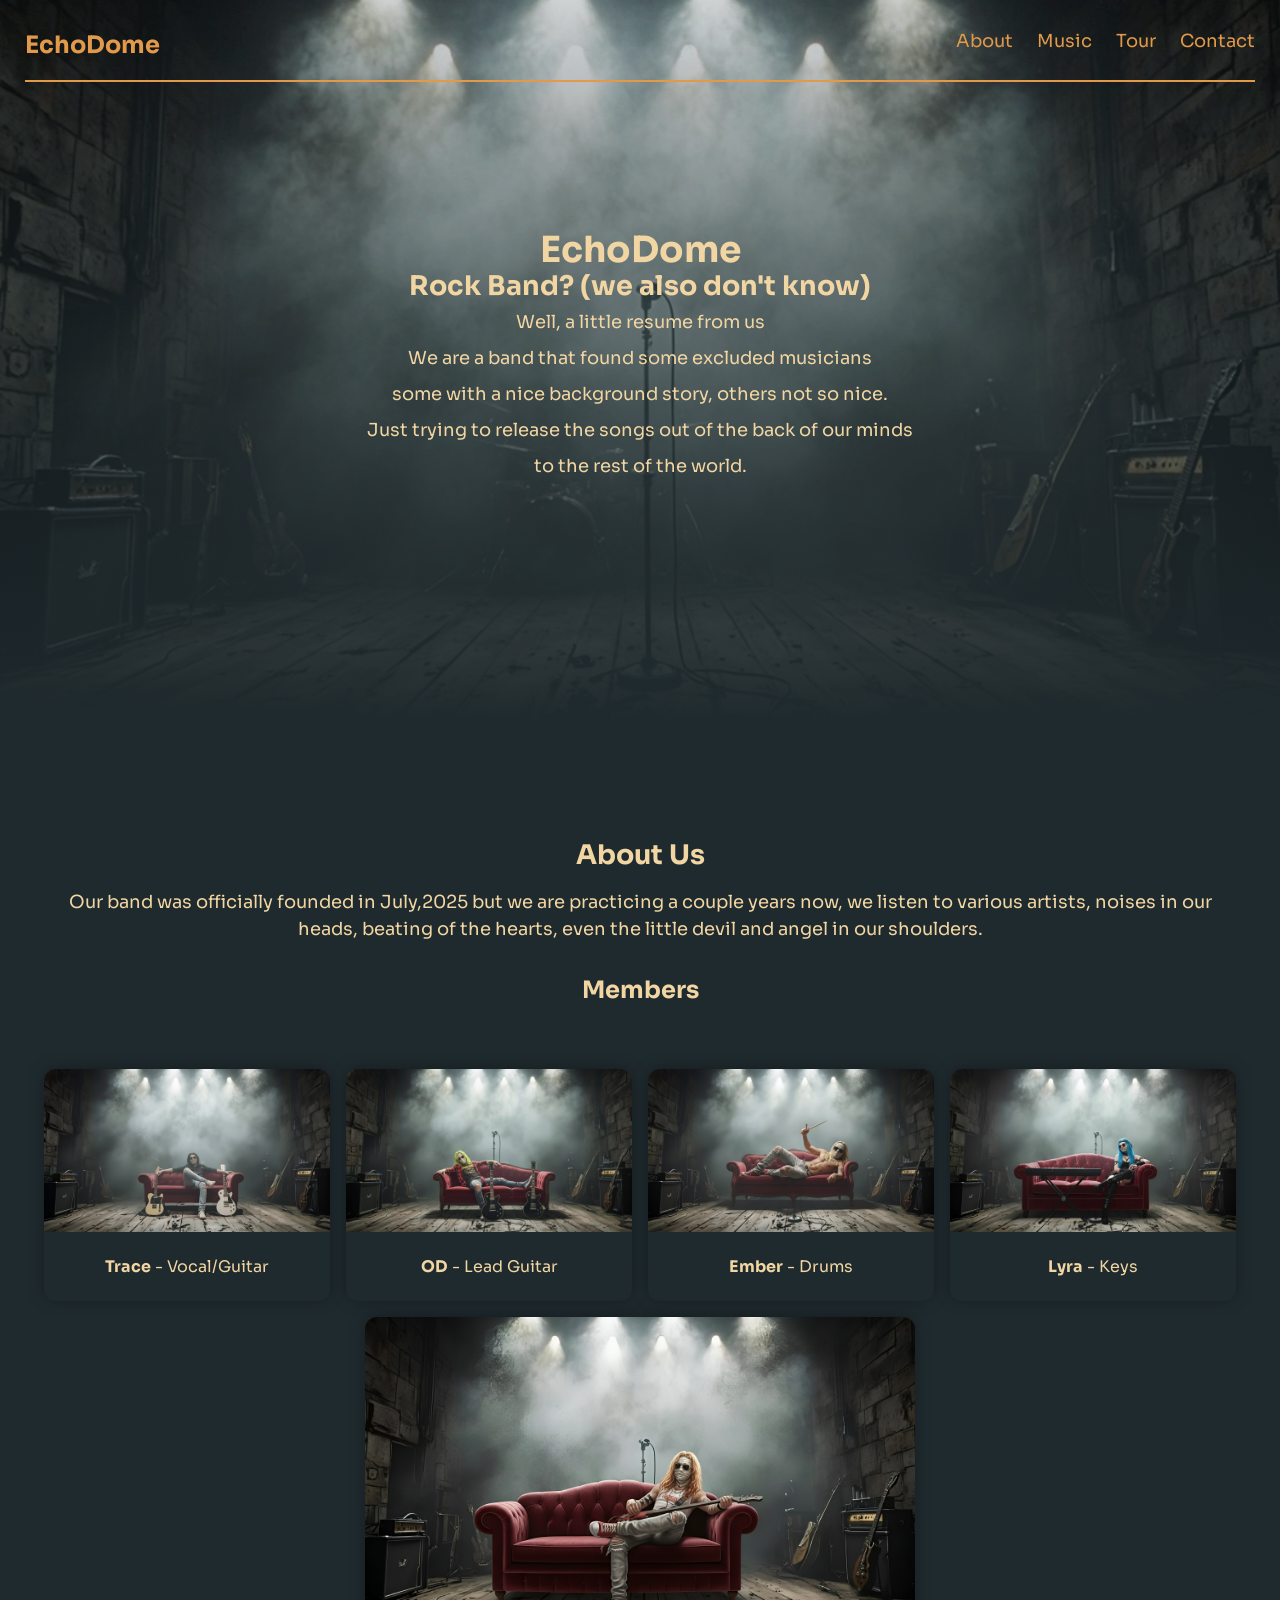
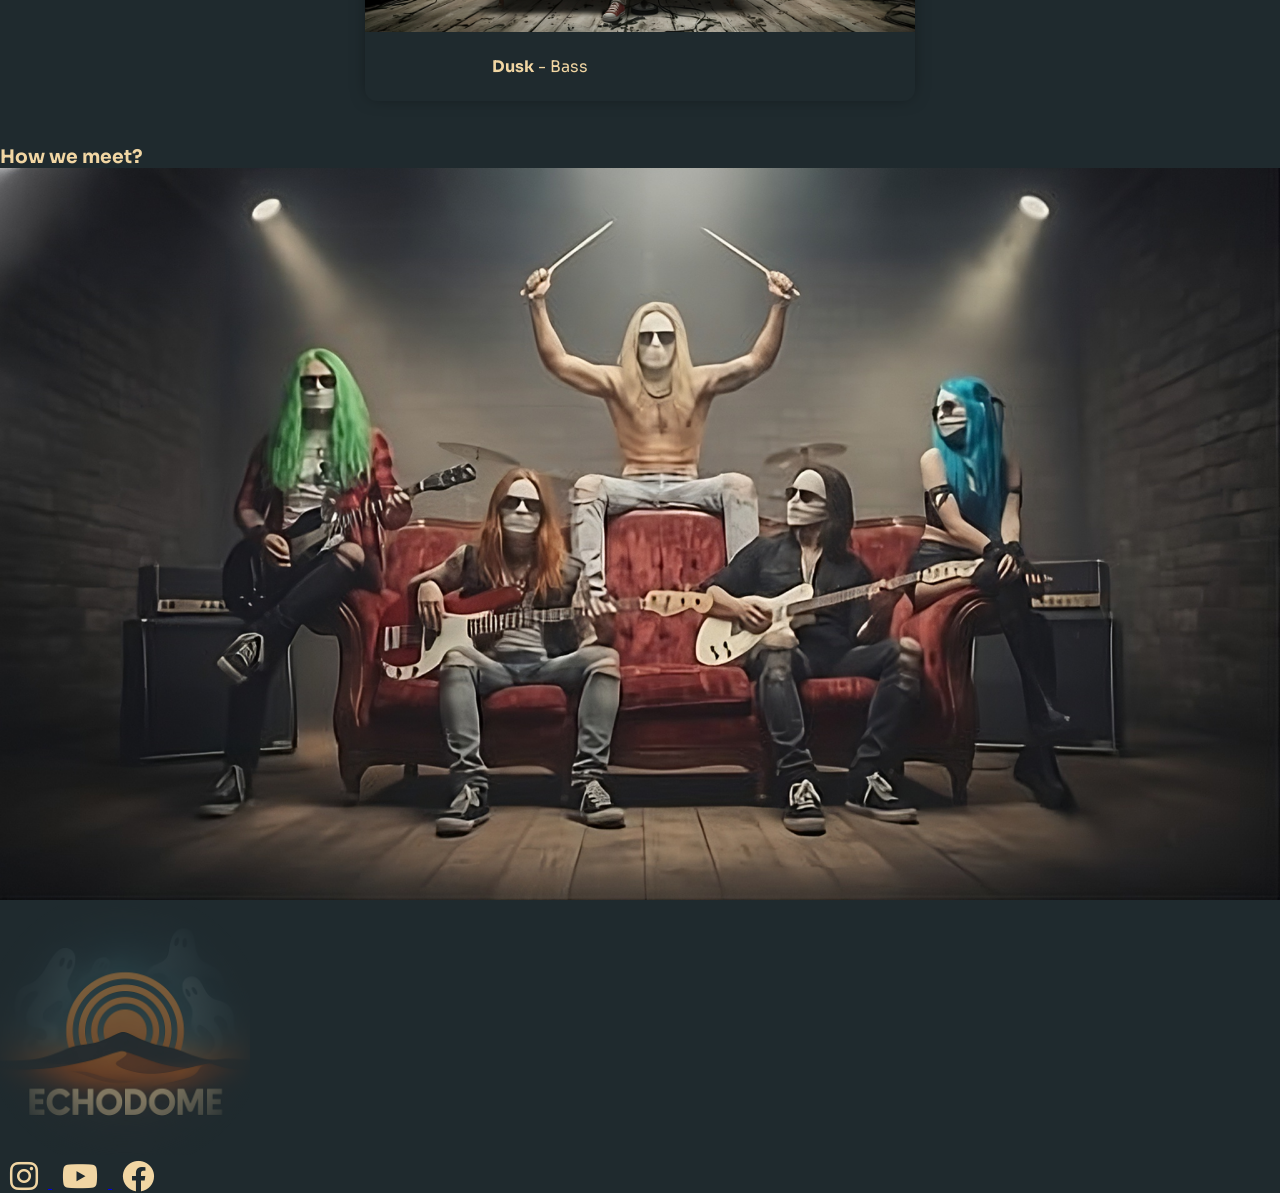
==== commit d95caa44: "new content" ====
--- a/index.html
+++ b/index.html
@@ -31,36 +31,45 @@
   </nav>
   <main class="page">
     <h1>EchoDome</h1>
-    <h2>Rock Band?(we don't know)</h2>
+    <h2>Rock Band? (we also don't know)</h2>
     <p>Well, a little resume from us<br>
       We are a band that found some excluded musicians<br>
-      some with a nice background story, others not so nice</p>
+      some with a nice background story, others not so nice.<br>
+      Just trying to release the songs out of the back of our minds<br>
+      to the rest of the world.</p>
   </main>  
 </header>
 
   <section class="About">
     <h1>About Us</h1>
-    <p>Our band was officially founded in July,2025<br>
-        but we are practicing a couple years now</p>
+    <p>Our band was officially founded in July,2025
+        but we are practicing a couple years now,
+        we listen to various artists,
+        noises in our heads, beating of the hearts, 
+        even the little devil and angel in our shoulders.
+        </p>
   </section>
   <section class="members">
                 <div class="members">
                     <h2>Members</h2>
-                    
-                </div>
-                <section class="full-band">
-    <div class="dusk" data-aos="fade-up" data-aos-delay="150">
-        <img src="/assets/img/dusk-sofa.png" alt="Dusk"/>
+                     <section class="full-band">
+                <div class="trace" data-aos="fade-up" data-aos-delay="550">
+                    <img src="/assets/img/trace-sofa.jpg" alt="Trace"/>
+                <div class="info">
+              <p><strong>Trace</strong> - Vocal/Guitar</p>
+            </div>
+          </div>
+              <div class="od" data-aos="fade-up" data-aos-delay="450">
+        <img src="/assets/img/od-sofa.jpg" alt="Od"/>
         <div class="info">
-            <p><strong>Dusk</strong> - Bass</p>
-                  </div>
+          <p><strong>OD</strong> - Lead Guitar</p>
+        </div>
     </div>
 
     <div class="ember" data-aos="fade-up" data-aos-delay="250">
         <img src="/assets/img/ember-sofa.jpg" alt="Ember"/>
         <div class="info">
           <p><strong>Ember</strong> - Drums</p>
-          
         </div>
     </div>
 
@@ -72,19 +81,17 @@
         </div>
     </div>
 
-    <div class="od" data-aos="fade-up" data-aos-delay="450">
-        <img src="/assets/img/od-sofa.jpg" alt="Od"/>
+<div class="dusk" data-aos="fade-up" data-aos-delay="150">
+        <img src="/assets/img/dusk-sofa.png" alt="Dusk"/>
         <div class="info">
-          <p><strong>OD</strong> - Lead Guitar</p>
-        </div>
+            <p><strong>Dusk</strong> - Bass</p>
+                  </div>
     </div>
-
-    <div class="trace" data-aos="fade-up" data-aos-delay="550">
-        <img src="/assets/img/trace-sofa.jpg" alt="Trace"/>
-        <div class="info">
-          <p><strong>Trace</strong> - Vocal/Guitar</p>
-        </div>
-    </div>
+    
+</section>
+<section class="band">
+  <h1>How we meet?</h1>
+  <img src="/assets/img/full-band.jpeg" alt="full-band">
 </section>
         <footer>
             <img src="/assets/img/logo.jpeg" alt="EchoDome Band Logo">
--- a/assets/css/style.css
+++ b/assets/css/style.css
@@ -38,7 +38,6 @@
 
 .header-content {
   display: flex;
-  align-items: center;
   justify-content: space-between;
   padding-bottom: 20px;
   border-bottom: 2px solid #E29A4A;
@@ -63,7 +62,7 @@
 .a {
   text-decoration: none;
   color: #E29A4A;
-  font-weight: 500;
+  font-weight: 150%;
   font-size: 18px;
 }
 .a:hover {
@@ -89,8 +88,27 @@
   color: #E29A4A;
 }
 
+@media screen and (max-width: 768px) {
+  .a {
+    text-decoration: none;
+    color: #2B2623;
+    font-weight: 150%;
+    font-size: 15px;
+  }
+  .header-menu {
+    display: flex; /* transforma a lista em linha */
+    gap: 5px; /* espaço entre os itens */
+    list-style: none; /* remove bolinhas */
+    padding: 0;
+  }
+  .header-menu .header-logo h2:hover {
+    transform: scale(1.1);
+    transition: 0.8s;
+  }
+}
 .members {
   max-width: 100%;
+  color: #F1D6A3;
 }
 .members h2 {
   text-align: center;
@@ -114,11 +132,11 @@
   text-align: center;
   padding-bottom: 10px;
   min-width: 250px;
-  max-width: 350px;
+  max-width: 550px;
   display: flex;
   background-color: transparent;
   flex-direction: column;
-  border-radius: 8px;
+  border-radius: 12px;
   overflow: hidden;
   box-shadow: 0px -1px 17px -4px rgba(0, 0, 0, 0.5);
 }
@@ -141,7 +159,51 @@
   transition: 1s;
 }
 
-.od .trace .ember .dusk .info {
+.od:hover {
+  box-shadow: 0 0 20px #1fbf6a, 0 0 40px #39ff88, 0 0 60px #7dffb3, 0 0 80px #1fbf6a, 0 20px 40px rgba(0, 0, 0, 0.5);
+  transform: translateY(-5px);
+  transform: scale(1.1);
+  transition: 1s;
+}
+.od:hover p {
+  color: #39ff88;
+  transition: 1s;
+}
+
+.trace:hover {
+  box-shadow: 0 0 20px #8a93a3, 0 0 40px #f5f7fa, 0 0 60px #cfd6e0, 0 0 80px #8a93a3, 0 20px 40px rgba(0, 0, 0, 0.5);
+  transform: translateY(-5px);
+  transform: scale(1.1);
+  transition: 1s;
+}
+.trace:hover p {
+  color: #f5f7fa;
+  transition: 1s;
+}
+
+.ember:hover {
+  box-shadow: 0 0 20px #a8906b, 0 0 40px #c9b08a, 0 0 60px #e1c9a3, 0 0 80px #a8906b, 0 20px 40px rgba(0, 0, 0, 0.5);
+  transform: translateY(-5px);
+  transform: scale(1.1);
+  transition: 1s;
+}
+.ember:hover p {
+  color: #c9b08a;
+  transition: 1s;
+}
+
+.dusk:hover {
+  box-shadow: 0 0 20px #6a3529, 0 0 40px #8a4b3a, 0 0 60px #a96350, 0 0 80px #6a3529, 0 20px 40px rgba(0, 0, 0, 0.5);
+  transform: translateY(-5px);
+  transform: scale(1.1);
+  transition: 1s;
+}
+.dusk:hover p {
+  color: #a96350;
+  transition: 1s;
+}
+
+.info {
   text-align: center;
   min-width: none;
   max-width: 350px;
@@ -150,7 +212,7 @@
   justify-content: space-between;
   padding: 14px;
 }
-.od .trace .ember .dusk .info button {
+.info button {
   margin-top: 10px;
   padding: 8px;
   background-color: #E29A4A;
@@ -158,6 +220,29 @@
   border: none;
   border-radius: 4px;
   cursor: pointer;
+}
+
+.page {
+  color: #F1D6A3;
+  line-height: 200%;
+  text-align: center;
+  padding-top: 150px;
+  font-size: 18px;
+}
+
+.About {
+  text-align: center;
+  color: #F1D6A3;
+  line-height: 150%;
+  padding: 12px 50px;
+  font-size: 18px;
+}
+.About h1 {
+  padding: 20px;
+}
+
+.band img {
+  width: 100%;
 }
 
 body {
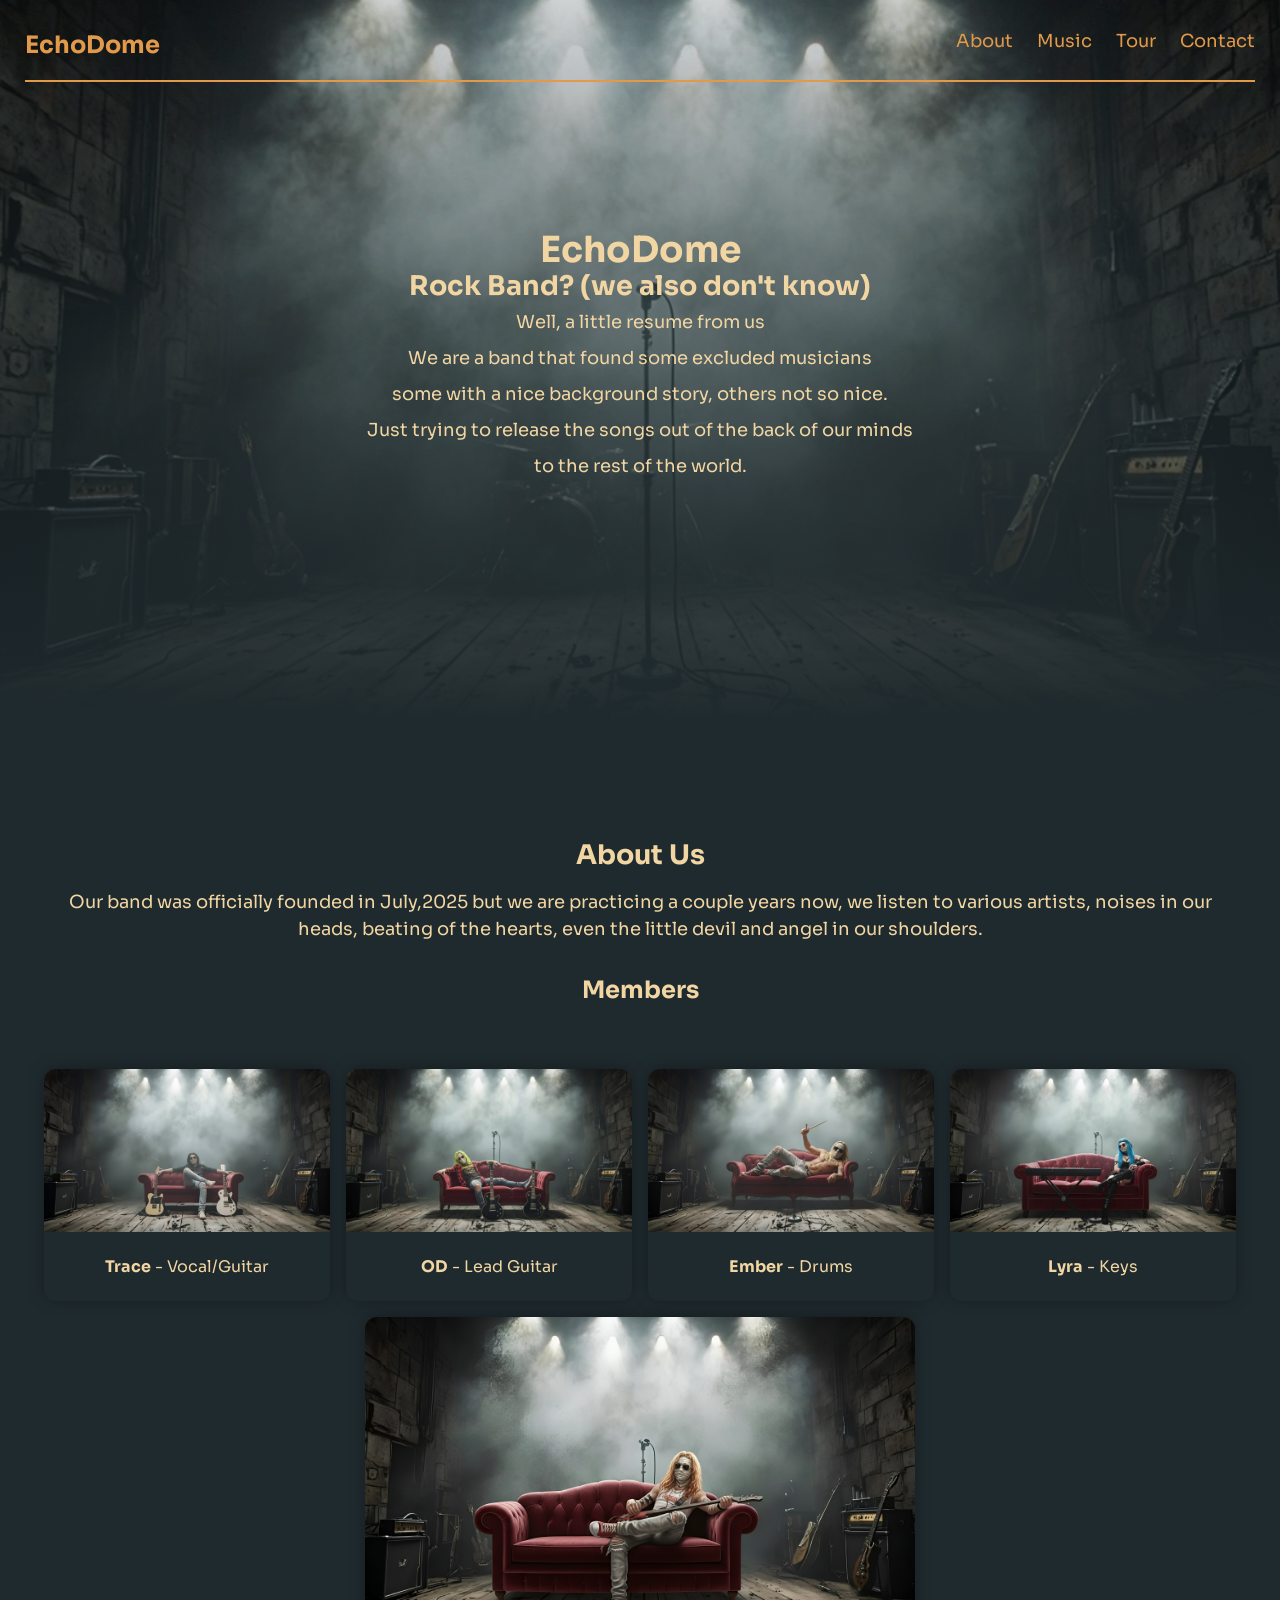
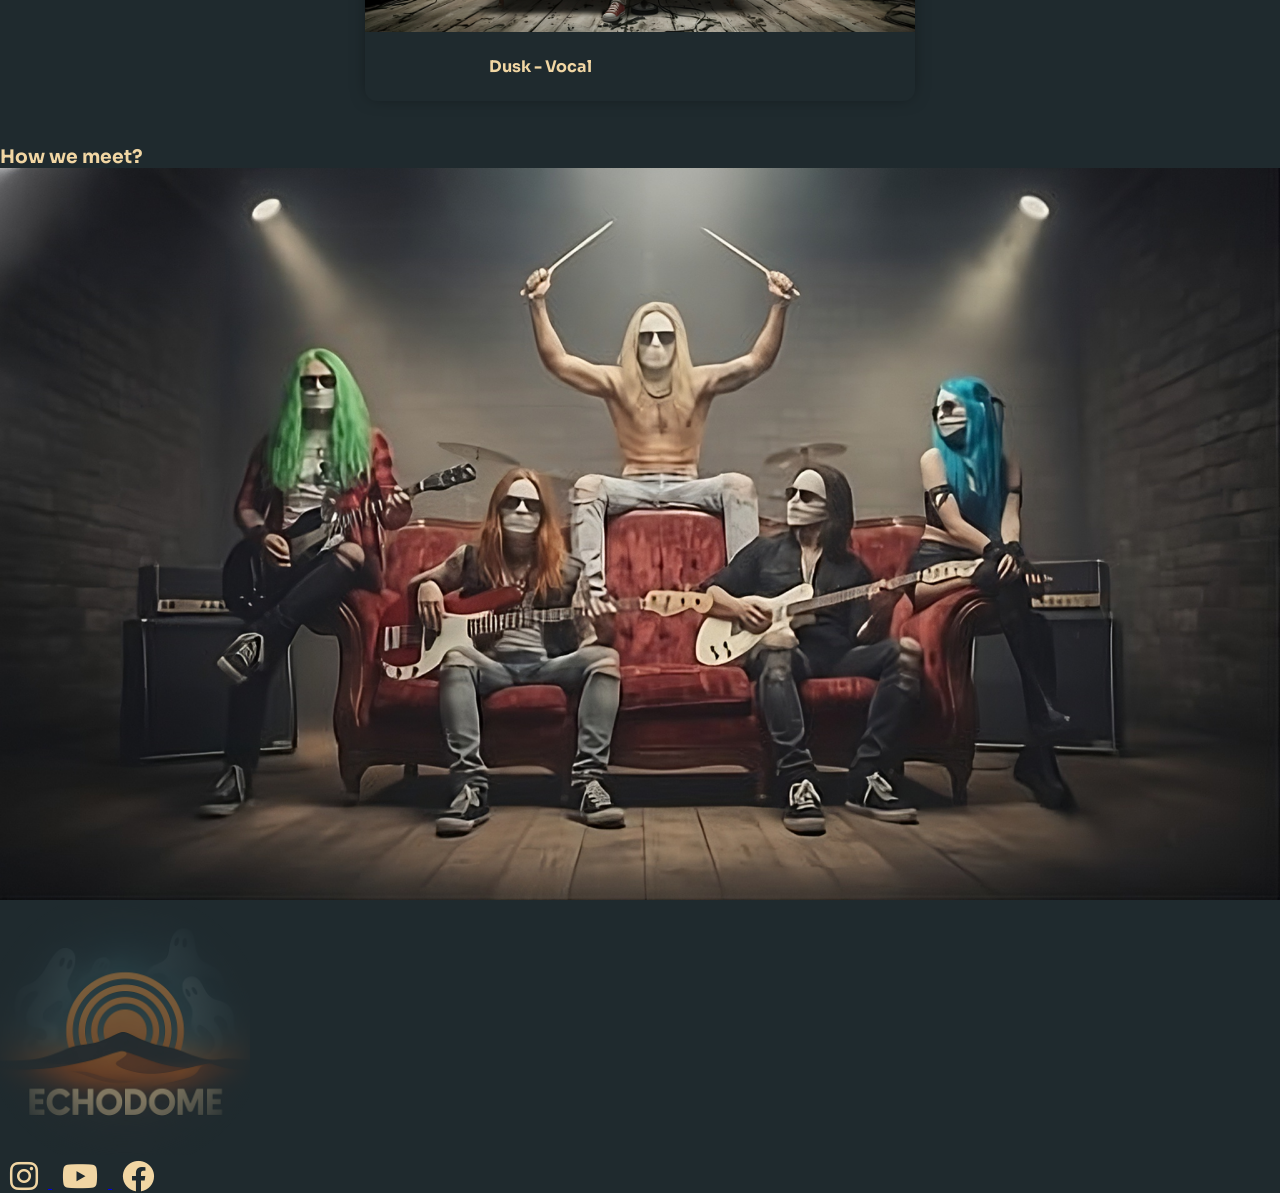
==== commit ace9c3ed: "new content" ====
--- a/index.html
+++ b/index.html
@@ -14,7 +14,6 @@
         
     </head>
     <body>
-        <div>
            <header>
   <nav class="header-content container">
     <div class="header-logo">
@@ -53,41 +52,39 @@
                 <div class="members">
                     <h2>Members</h2>
                      <section class="full-band">
-                <div class="trace" data-aos="fade-up" data-aos-delay="550">
+                <div class="trace" data-aos="fade-up" data-aos-delay="550" onclick="openModal('modal-trace')">
                     <img src="/assets/img/trace-sofa.jpg" alt="Trace"/>
                 <div class="info">
               <p><strong>Trace</strong> - Vocal/Guitar</p>
+          
             </div>
           </div>
-              <div class="od" data-aos="fade-up" data-aos-delay="450">
+              <div class="od" data-aos="fade-up" data-aos-delay="450" onclick="openModal('modal-od')">
         <img src="/assets/img/od-sofa.jpg" alt="Od"/>
         <div class="info">
           <p><strong>OD</strong> - Lead Guitar</p>
-        </div>
-    </div>
-
-    <div class="ember" data-aos="fade-up" data-aos-delay="250">
+     </div>
+    </div>
+
+    <div class="ember" data-aos="fade-up" data-aos-delay="250" onclick="openModal('modal-ember')">
         <img src="/assets/img/ember-sofa.jpg" alt="Ember"/>
         <div class="info">
           <p><strong>Ember</strong> - Drums</p>
-        </div>
-    </div>
-
-    <div class="lyra" data-aos="fade-up" data-aos-delay="350">
+         </div>
+    </div>
+
+    <div class="lyra" data-aos="fade-up" data-aos-delay="350" onclick="openModal('modal-lyra')"">
         <img src="/assets/img/lyra-sofa.png" alt="Lyra"/>
         <div class="info">
-          <p><strong>Lyra</strong> - Keys</p>
-          
-        </div>
-    </div>
-
-<div class="dusk" data-aos="fade-up" data-aos-delay="150">
-        <img src="/assets/img/dusk-sofa.png" alt="Dusk"/>
-        <div class="info">
-            <p><strong>Dusk</strong> - Bass</p>
-                  </div>
-    </div>
-    
+          <p><strong>Lyra</strong> - Keys</p>          
+        </div>
+    </div>
+<div class="dusk" data-aos="fade-up" data-aos-delay="150" onclick="openModal('modal-dusk')">
+    <img src="/assets/img/dusk-sofa.png" alt="Dusk"/>
+    <div class="info">
+        <strong>Dusk - Vocal</strong>
+        </div>
+</div>
 </section>
 <section class="band">
   <h1>How we meet?</h1>
@@ -107,6 +104,102 @@
                         </a>
                     </div>
         </footer>
-
-    </body>
+        <!-- Modal para cada membro -->
+<div id="modal-dusk" class="modal">
+    <div class="modal-content-dusk">
+        <span class="close">&times;</span>
+        <div class="modal-body">
+            <img src="/assets/img/dusk-sofa.png" alt="Dusk">
+            <div class="modal-info">
+                <h2>Dusk</h2>
+                <h3>Vocalista Principal</h3>
+                <p>História completa sobre Dusk aqui... Lorem ipsum dolor sit amet, consectetur adipiscing elit. Sua jornada musical começou aos 15 anos...</p>
+                <h4>Influências Musicais:</h4>
+                <ul>
+                    <li>Chester Bennington</li>
+                    <li>Chris Cornell</li>
+                </ul>
+            </div>
+        </div>
+    </div>
+</div>
+
+<div id="modal-trace" class="modal">
+    <div class="modal-content-trace">
+        <span class="close">&times;</span>
+        <div class="modal-body">
+            <img src="/assets/img/dusk-sofa.png" alt="Dusk">
+            <div class="modal-info">
+                <h2>Dusk</h2>
+                <h3>Vocalista Principal</h3>
+                <p>História completa sobre Dusk aqui... Lorem ipsum dolor sit amet, consectetur adipiscing elit. Sua jornada musical começou aos 15 anos...</p>
+                <h4>Influências Musicais:</h4>
+                <ul>
+                    <li>Chester Bennington</li>
+                    <li>Chris Cornell</li>
+                </ul>
+            </div>
+        </div>
+    </div>
+</div>
+
+<div id="modal-od" class="modal">
+    <div class="modal-content-od">
+        <span class="close">&times;</span>
+        <div class="modal-body">
+            <img src="/assets/img/dusk-sofa.png" alt="Dusk">
+            <div class="modal-info">
+                <h2>Dusk</h2>
+                <h3>Vocalista Principal</h3>
+                <p>História completa sobre Dusk aqui... Lorem ipsum dolor sit amet, consectetur adipiscing elit. Sua jornada musical começou aos 15 anos...</p>
+                <h4>Influências Musicais:</h4>
+                <ul>
+                    <li>Chester Bennington</li>
+                    <li>Chris Cornell</li>
+                </ul>
+            </div>
+        </div>
+    </div>
+</div>
+
+<div id="modal-ember" class="modal">
+    <div class="modal-content-ember">
+        <span class="close">&times;</span>
+        <div class="modal-body">
+            <img src="/assets/img/dusk-sofa.png" alt="Dusk">
+            <div class="modal-info">
+                <h2>Dusk</h2>
+                <h3>Vocalista Principal</h3>
+                <p>História completa sobre Dusk aqui... Lorem ipsum dolor sit amet, consectetur adipiscing elit. Sua jornada musical começou aos 15 anos...</p>
+                <h4>Influências Musicais:</h4>
+                <ul>
+                    <li>Chester Bennington</li>
+                    <li>Chris Cornell</li>
+                </ul>
+            </div>
+        </div>
+    </div>
+</div>
+
+<div id="modal-lyra" class="modal">
+    <div class="modal-content-lyra">
+        <span class="close">&times;</span>
+        <div class="modal-body">
+            <img src="/assets/img/dusk-sofa.png" alt="Dusk">
+            <div class="modal-info">
+                <h2>Dusk</h2>
+                <h3>Vocalista Principal</h3>
+                <p>História completa sobre Dusk aqui... Lorem ipsum dolor sit amet, consectetur adipiscing elit. Sua jornada musical começou aos 15 anos...</p>
+                <h4>Influências Musicais:</h4>
+                <ul>
+                    <li>Chester Bennington</li>
+                    <li>Chris Cornell</li>
+                </ul>
+            </div>
+        </div>
+    </div>
+</div>
+<!-- Repita para cada membro com IDs diferentes -->
+        <script src="assets/js/script.js"></script>
+    </body>        
 </html>
--- a/assets/css/style.css
+++ b/assets/css/style.css
@@ -138,6 +138,7 @@
   flex-direction: column;
   border-radius: 12px;
   overflow: hidden;
+  cursor: pointer;
   box-shadow: 0px -1px 17px -4px rgba(0, 0, 0, 0.5);
 }
 .lyra img, .od img, .trace img, .ember img, .dusk img {
@@ -286,4 +287,157 @@
   to {
     transform: scale(1.3);
   }
+}
+/* Modal */
+.modal {
+  display: none;
+  position: fixed;
+  z-index: 9999; /* aumentado */
+  left: 0;
+  top: 0;
+  width: 100%;
+  height: 100%;
+  background-color: rgba(0, 0, 0, 0.9);
+  animation: fadeIn 0.3s;
+}
+
+.modal-content-dusk {
+  position: relative;
+  background-color: #2B2623;
+  margin: 5% auto;
+  padding: 0;
+  width: 80%;
+  max-width: 900px;
+  border-radius: 12px;
+  box-shadow: 0 0 20px #6a3529, 0 0 40px #8a4b3a, 0 0 60px #a96350;
+  animation: slideIn 0.4s;
+}
+
+.modal-content-lyra {
+  position: relative;
+  background-color: #242628;
+  margin: 5% auto;
+  padding: 0;
+  width: 80%;
+  max-width: 900px;
+  border-radius: 12px;
+  box-shadow: 0 0 20px #1f6a76, 0 0 40px #2a8fa1, 0 0 60px #4bb0c1;
+  animation: slideIn 0.4s;
+}
+
+.modal-content-ember {
+  position: relative;
+  background-color: #2D2923;
+  margin: 5% auto;
+  padding: 0;
+  width: 80%;
+  max-width: 900px;
+  border-radius: 12px;
+  box-shadow: 0 0 20px #a8906b, 0 0 40px #c9b08a, 0 0 60px #e1c9a3;
+  animation: slideIn 0.4s;
+}
+
+.modal-content-trace {
+  position: relative;
+  background-color: #2B2623;
+  margin: 5% auto;
+  padding: 0;
+  width: 80%;
+  max-width: 900px;
+  border-radius: 12px;
+  box-shadow: 0 0 20px #E29A4A, 0 0 40px #C87432;
+  animation: slideIn 0.4s;
+}
+
+.modal-content-od {
+  position: relative;
+  background-color: #2B2623;
+  margin: 5% auto;
+  padding: 0;
+  width: 80%;
+  max-width: 900px;
+  border-radius: 12px;
+  box-shadow: 0 0 20px #E29A4A, 0 0 40px #C87432;
+  animation: slideIn 0.4s;
+}
+
+.modal-body {
+  display: flex;
+  gap: 30px;
+  padding: 40px;
+  color: #F1D6A3;
+}
+.modal-body img {
+  width: 300px;
+  height: auto;
+  border-radius: 8px;
+  -o-object-fit: cover;
+     object-fit: cover;
+}
+
+.modal-info {
+  flex: 1;
+}
+.modal-info h2 {
+  color: #E29A4A;
+  font-size: 32px;
+  margin-bottom: 10px;
+}
+.modal-info h3 {
+  color: #C87432;
+  font-size: 20px;
+  margin-bottom: 20px;
+}
+.modal-info p {
+  line-height: 1.8;
+  margin-bottom: 20px;
+}
+.modal-info h4 {
+  color: #E29A4A;
+  margin-top: 20px;
+  margin-bottom: 10px;
+}
+.modal-info ul {
+  list-style: none;
+  padding-left: 0;
+}
+.modal-info ul li {
+  padding: 5px 0;
+}
+.modal-info ul li::before {
+  content: "▸ ";
+  color: #E29A4A;
+}
+
+.close {
+  position: absolute;
+  right: 20px;
+  top: 15px;
+  color: #E29A4A;
+  font-size: 35px;
+  font-weight: bold;
+  cursor: pointer;
+  transition: color 0.3s;
+}
+.close:hover {
+  color: #F1D6A3;
+}
+
+@keyframes fadeIn {
+  from {
+    opacity: 0;
+  }
+  to {
+    opacity: 1;
+  }
+}
+@keyframes slideIn {
+  from {
+    transform: translateY(-50px);
+    opacity: 0;
+  }
+  to {
+    transform: translateY(0);
+    opacity: 1;
+  }
 }/*# sourceMappingURL=style.css.map */
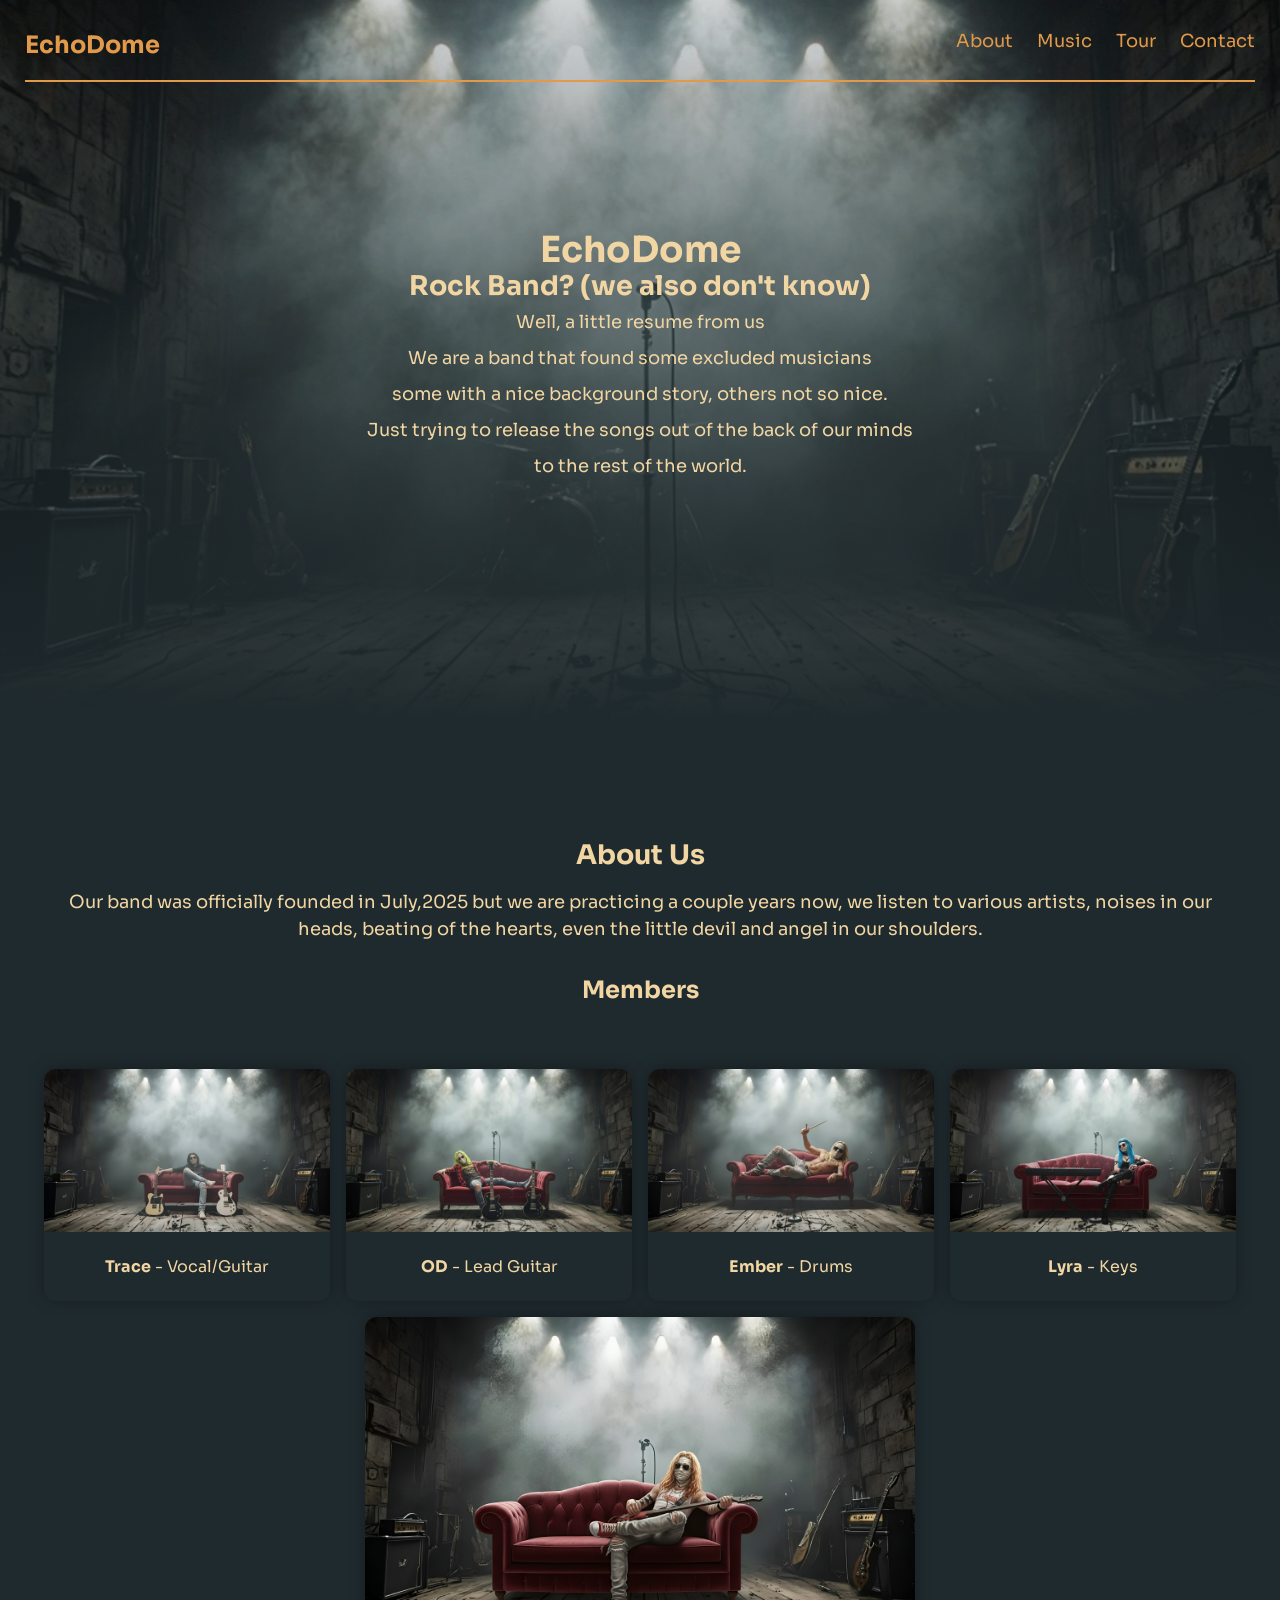
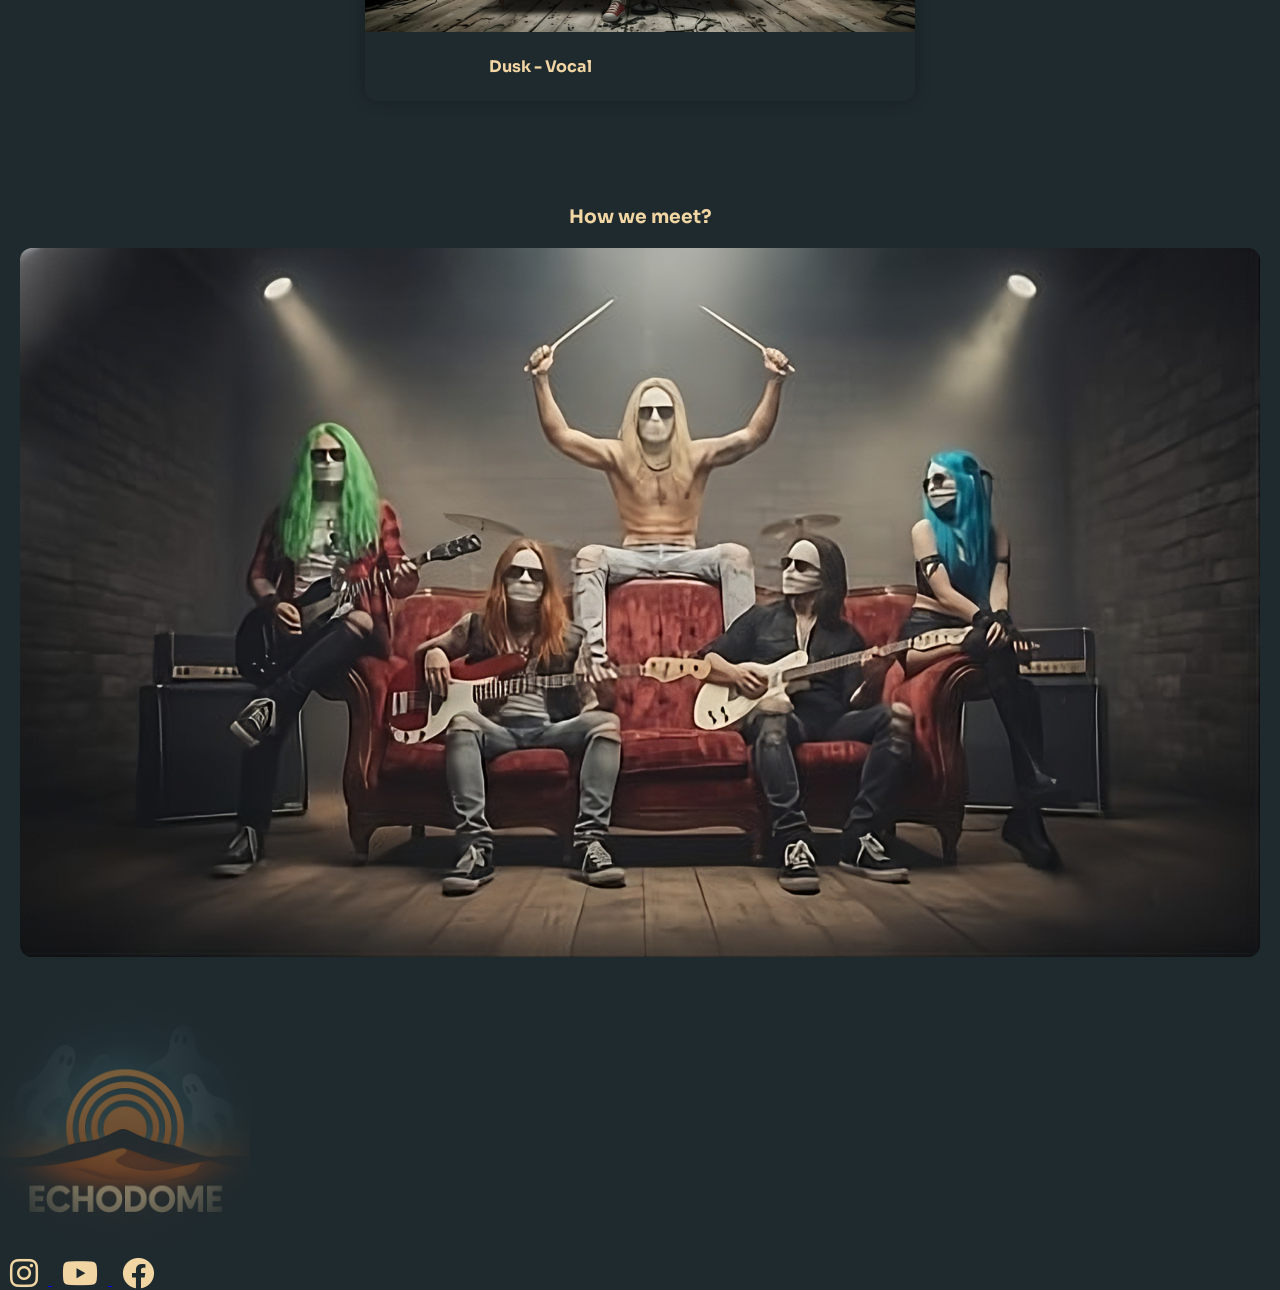
==== commit fe559068: "new content" ====
--- a/index.html
+++ b/index.html
@@ -87,8 +87,8 @@
 </div>
 </section>
 <section class="band">
-  <h1>How we meet?</h1>
-  <img src="/assets/img/full-band.jpeg" alt="full-band">
+  <h1 onclick="openModal('modal-meet')" class="clickable-heading"><span>How we meet?</span></h1>
+  <img src="/assets/img/full-band.jpeg" alt="full-band" onclick="openModal('modal-meet')" class="clickable-image meet-image">
 </section>
         <footer>
             <img src="/assets/img/logo.jpeg" alt="EchoDome Band Logo">
@@ -109,15 +109,24 @@
     <div class="modal-content-dusk">
         <span class="close">&times;</span>
         <div class="modal-body">
-            <img src="/assets/img/dusk-sofa.png" alt="Dusk">
-            <div class="modal-info">
+          <div class="modal-images">
+            <img src="/assets/img/Dusk.jpg" alt="Dusk" class="active">
+            <img src="/assets/img/dusk.gif" alt="Dusk Video">
+            </div>
+            <div class="modal-info-dusk">
                 <h2>Dusk</h2>
                 <h3>Vocalista Principal</h3>
-                <p>História completa sobre Dusk aqui... Lorem ipsum dolor sit amet, consectetur adipiscing elit. Sua jornada musical começou aos 15 anos...</p>
-                <h4>Influências Musicais:</h4>
-                <ul>
-                    <li>Chester Bennington</li>
-                    <li>Chris Cornell</li>
+                <p>⚙️ Origin:<br>
+Before becoming <strong>DUSK</strong>, he was a road mechanic(or something like that, he never explain that part so good).<br>
+He spent his days fixing cars and his nights playing bass in forgotten desert bars.<br>
+During an electrical storm, a lightning struck the bar's generator while he was playing — the explosion left him unconscious for three weeks.<br>
+When he woke up, he said he heard rhythms inside his own body.<br>
+Since then, he plays with his face covered, saying that "the cold air keeps the sound inside."<br>
+The bass is his breath — each note, a heartbeat.</p>
+                <h4>Influences:</h4>
+                <ul>
+                    <li>...</li>
+                    <li>...</li>
                 </ul>
             </div>
         </div>
@@ -128,15 +137,34 @@
     <div class="modal-content-trace">
         <span class="close">&times;</span>
         <div class="modal-body">
-            <img src="/assets/img/dusk-sofa.png" alt="Dusk">
-            <div class="modal-info">
-                <h2>Dusk</h2>
-                <h3>Vocalista Principal</h3>
-                <p>História completa sobre Dusk aqui... Lorem ipsum dolor sit amet, consectetur adipiscing elit. Sua jornada musical começou aos 15 anos...</p>
-                <h4>Influências Musicais:</h4>
-                <ul>
-                    <li>Chester Bennington</li>
-                    <li>Chris Cornell</li>
+          <div class="modal-images">
+            <img src="/assets/img/Trace.jpg" alt="Trace" class="active">
+            <img src="/assets/img/trace.gif" alt="Trace Video">
+            </div>
+            <div class="modal-info-trace">
+                <h2>Trace</h2>
+                <h3>Singer/Guitar</h3>
+                <p>🌫️ Origin:<br>
+<strong>TRACE</strong> was born from silence.<br>
+Before the band existed, he was an independent singer who used to play in small clubs,<br>
+always alone, always with his voice on the edge of breaking, someone who transformed noise and chaos into words.<br>
+During a tour, a stage accident left him between life and nothingness.<br>
+When he returned, his voice never sounded the same again — it gained texture, noise, pain.(it's what he said)<br>
+He performed alone, with an old guitar and a hoarse voice — until one night he completely lost his voice during an underground show.<br>
+No one knows how it happened — some say it was an accident, others speak of a live emotional breakdown.<br>
+After that, he <i>disappeared.</i><br>
+Months later, recordings of a metallic and distorted voice began to emerge,<br>
+whispering lyrics about loss, guilt, and rebirth — all signed with the name <strong><i>“TRACE”</i></strong>.<br>
+Today, <strong>TRACE</strong> sings with a bandage covering part of his face, saying it <i>“holds the sound in place”</i>,<br>
+symbolizing the silence that marked him.<br>
+No one knows his real name. He claims that <strong>“TRACE”</strong> is all that remains of him—the vestige of what he once was.<br>
+His white guitar is called <i>“Echo”</i>, a symbol of rebirth and remembrance.<br>
+On stage, he sings as if trying to remember who he was before the sound consumed him.<br>
+His white guitar represents the contrast between purity and noise—he says it’s <i>“the color that sound would have, if sound could shine”</i>.</p>
+                <h4>Influences:</h4>
+                <ul>
+                    <li>...</li>
+                    <li>...</li>
                 </ul>
             </div>
         </div>
@@ -147,15 +175,27 @@
     <div class="modal-content-od">
         <span class="close">&times;</span>
         <div class="modal-body">
-            <img src="/assets/img/dusk-sofa.png" alt="Dusk">
-            <div class="modal-info">
-                <h2>Dusk</h2>
-                <h3>Vocalista Principal</h3>
-                <p>História completa sobre Dusk aqui... Lorem ipsum dolor sit amet, consectetur adipiscing elit. Sua jornada musical começou aos 15 anos...</p>
-                <h4>Influências Musicais:</h4>
-                <ul>
-                    <li>Chester Bennington</li>
-                    <li>Chris Cornell</li>
+          <div class="modal-images">
+            <img src="/assets/img/OD.jpeg" alt="Dusk" class="active">
+            <img src="/assets/img/od.gif" alt="OD Video">
+          </div>
+            <div class="modal-info-od">
+                <h2>OD</h2>
+                <h3>Lead Guitar</h3>
+              <p>🌫️ Origin:<br>
+No one knows for sure who he was before becoming <strong>OD</strong>.<br>
+They say he was an underground guitarist from a forgotten scene, known for playing with so much volume and distortion that the amplifiers literally burned.<br>
+During a performance, a fire engulfed the stage—and he disappeared amidst the smoke and sound.<br>
+Months later, mysterious videos began circulating of a masked figure with neon green hair playing impossible riffs in abandoned warehouses.<br>
+The sound seemed to come from another plane, a mixture of pain, anger, and pure electrical energy.<br>
+<strong>OD</strong> plays as if sound were a weapon.<br>
+He never speaks in interviews, never shows his face—he only appears amidst the smoke and lights.<br>
+The "mummy" bandage covering his mouth and nose is a reminder of the fire, but also a symbol: <i>he is the "guitarist who silenced the real world."</i><br>
+His name comes from the guitar pedal he destroyed while creating the riff that would define the band's sound — <strong>Overdrive</strong>.</p>
+                <h4>Influences:</h4>
+                <ul>
+                    <li>...</li>
+                    <li>...</li>
                 </ul>
             </div>
         </div>
@@ -166,15 +206,24 @@
     <div class="modal-content-ember">
         <span class="close">&times;</span>
         <div class="modal-body">
-            <img src="/assets/img/dusk-sofa.png" alt="Dusk">
-            <div class="modal-info">
-                <h2>Dusk</h2>
-                <h3>Vocalista Principal</h3>
-                <p>História completa sobre Dusk aqui... Lorem ipsum dolor sit amet, consectetur adipiscing elit. Sua jornada musical começou aos 15 anos...</p>
-                <h4>Influências Musicais:</h4>
-                <ul>
-                    <li>Chester Bennington</li>
-                    <li>Chris Cornell</li>
+          <div class="modal-images">
+            <img src="/assets/img/Ember.jpeg" alt="Ember" class="active">
+            <img src="/assets/img/ember.gif" alt="Ember Video">
+            </div>
+            <div class="modal-info-ember">
+                <h2>Ember</h2>
+                <h3>Drummer</h3>
+                <p>⚙️ Origin:<br>
+No one knows <strong>EMBER's</strong> real name.<br>
+They say he started playing in abandoned factories, using pieces of metal, cans, and chains to create his own rhythm.<br>
+People called him the sound that never sleeps.<br>
+During a fire in a warehouse where he used to rehearse, the sound was reported missing, as the warehouse fell completely silent after that day.<br>
+Days later, a drummer appeared with his face covered and a burning gaze, and everyone thought, <i>"Could it be him?"</i><br>
+Since then, fire has become part of his essence—he plays as if each beat were the last spark of a world about to explode.</p>
+                <h4>Influences:</h4>
+                <ul>
+                    <li>...</li>
+                    <li>...</li>
                 </ul>
             </div>
         </div>
@@ -185,21 +234,66 @@
     <div class="modal-content-lyra">
         <span class="close">&times;</span>
         <div class="modal-body">
-            <img src="/assets/img/dusk-sofa.png" alt="Dusk">
-            <div class="modal-info">
-                <h2>Dusk</h2>
-                <h3>Vocalista Principal</h3>
-                <p>História completa sobre Dusk aqui... Lorem ipsum dolor sit amet, consectetur adipiscing elit. Sua jornada musical começou aos 15 anos...</p>
-                <h4>Influências Musicais:</h4>
-                <ul>
-                    <li>Chester Bennington</li>
-                    <li>Chris Cornell</li>
-                </ul>
-            </div>
-        </div>
-    </div>
-</div>
-<!-- Repita para cada membro com IDs diferentes -->
+          <div class="modal-images">
+          <img src="/assets/img/Lyra.jpeg" alt="Lyra" class="active">
+          <img src="/assets/img/lyra.gif" alt="Lyra Video">
+          </div>
+            <div class="modal-info-lyra">        
+                <h2>Lyra</h2>
+                <h3>Keyboads and Synths</h3>
+                <p>🌙 Origin:
+Before she was known as <strong>Lyra</strong>, she was just a shadow in the background — a composer who wrote soundtracks for dreams that were never remembered.<br>
+It is said that she used to play alone in empty stations, using the sound of the passing train as a metronome.
+No one has heard from her since the day her voice broke at an experimental show.
+Since then, she communicates only with the keyboard — transforming emotions into frequencies, and silence into melody.
+When <strong>TRACE</strong> invited her to join the band, he simply said:<br>
+<i>“We don’t need your voice. <storng>We</storng> need you.”</i><br>
+Now, <strong>LYRA</strong> is the calm heart of chaos, the sound between the beats of <strong>EMBER</strong>,
+the echoes of <strong>DUSK</strong> and the screams of <strong>TRACE</strong>.
+                <h4>Influences:</h4>
+                <ul>
+                    <li>...</li>
+                    <li>...</li>
+                </ul>
+            </div>
+        </div>
+    </div>
+</div>
+<div id="modal-meet" class="modal">
+    <div class="modal-content-meet">
+        <span class="close">&times;</span>
+        <div class="modal-body">
+            <div class="modal-images">
+                <img src="/assets/img/full-band-1.jpg" alt="Band Meeting" class="active">
+                <img src="/assets/img/full-band.gif" alt="Band Story Video">
+            </div>
+            <div class="modal-info-meet">
+                <h2>How We Met</h2>
+                <h3>The Beginning of EchoDome</h3>
+                <p>
+                    It all started in an abandoned studio on a rainy night in 2023...
+                    <br><br>
+                    TRACE was playing alone when OD walked in, guitar in hand. 
+                    They jammed for hours without saying a word.
+                    <br><br>
+                    EMBER found them through the noise - literally. She was living in the apartment above 
+                    and came down to complain, but ended up joining instead.
+                    <br><br>
+                    LYRA appeared one day, set up her keyboard in the corner, and never left.
+                    <br><br>
+                    DUSK was the last piece. He heard them from the street and knew he had found his home.
+                    <br><br>
+                    We didn't choose each other. The music did.
+                </p>
+                <h4>First Rehearsal Location:</h4>
+                <ul>
+                    <li>Old Studio on 5th Avenue</li>
+                    <li>Now demolished, but forever in our hearts</li>
+                </ul>
+            </div>
+        </div>
+    </div>
+</div>
         <script src="assets/js/script.js"></script>
     </body>        
 </html>
--- a/assets/css/style.css
+++ b/assets/css/style.css
@@ -289,10 +289,31 @@
   }
 }
 /* Modal */
+.modal-images {
+  position: relative;
+  width: 300px;
+  height: 400px;
+}
+.modal-images img {
+  position: absolute;
+  top: 0;
+  left: 0;
+  width: 100%;
+  height: 100%;
+  border-radius: 8px;
+  -o-object-fit: cover;
+     object-fit: cover;
+  opacity: 0;
+  transition: opacity 1s ease-in-out;
+}
+.modal-images img.active {
+  opacity: 1;
+}
+
 .modal {
   display: none;
   position: fixed;
-  z-index: 9999; /* aumentado */
+  z-index: 9999;
   left: 0;
   top: 0;
   width: 100%;
@@ -302,6 +323,8 @@
 }
 
 .modal-content-dusk {
+  overflow-y: auto;
+  max-height: 90vh;
   position: relative;
   background-color: #2B2623;
   margin: 5% auto;
@@ -314,6 +337,8 @@
 }
 
 .modal-content-lyra {
+  overflow-y: auto;
+  max-height: 90vh;
   position: relative;
   background-color: #242628;
   margin: 5% auto;
@@ -326,6 +351,8 @@
 }
 
 .modal-content-ember {
+  overflow-y: auto;
+  max-height: 90vh;
   position: relative;
   background-color: #2D2923;
   margin: 5% auto;
@@ -338,73 +365,216 @@
 }
 
 .modal-content-trace {
+  max-height: 90vh;
+  overflow-y: auto;
   position: relative;
-  background-color: #2B2623;
+  background-color: #1F1C1A;
   margin: 5% auto;
   padding: 0;
   width: 80%;
   max-width: 900px;
   border-radius: 12px;
-  box-shadow: 0 0 20px #E29A4A, 0 0 40px #C87432;
+  box-shadow: 0 0 20px #8a93a3, 0 0 40px #f5f7fa, 0 0 60px #cfd6e0;
   animation: slideIn 0.4s;
 }
 
 .modal-content-od {
+  max-height: 90vh;
+  overflow-y: auto;
   position: relative;
-  background-color: #2B2623;
+  background-color: #252822;
   margin: 5% auto;
   padding: 0;
   width: 80%;
   max-width: 900px;
   border-radius: 12px;
-  box-shadow: 0 0 20px #E29A4A, 0 0 40px #C87432;
+  box-shadow: 0 0 20px #1fbf6a, 0 0 40px #39ff88, 0 0 60px #7dffb3;
   animation: slideIn 0.4s;
 }
 
 .modal-body {
   display: flex;
+  flex-direction: column;
+  align-items: center;
   gap: 30px;
   padding: 40px;
   color: #F1D6A3;
 }
-.modal-body img {
-  width: 300px;
-  height: auto;
-  border-radius: 8px;
-  -o-object-fit: cover;
-     object-fit: cover;
-}
-
-.modal-info {
+
+.modal-info-trace {
   flex: 1;
 }
-.modal-info h2 {
-  color: #E29A4A;
+.modal-info-trace h2 {
+  color: #cfd6e0;
   font-size: 32px;
   margin-bottom: 10px;
 }
-.modal-info h3 {
+.modal-info-trace h3 {
+  color: #f5f7fa;
+  font-size: 20px;
+  margin-bottom: 20px;
+}
+.modal-info-trace p {
+  line-height: 1.8;
+  margin-bottom: 20px;
+  color: #8a93a3;
+}
+.modal-info-trace h4 {
+  color: #f5f7fa;
+  margin-top: 20px;
+  margin-bottom: 10px;
+}
+.modal-info-trace ul {
+  list-style: none;
+  padding-left: 0;
+}
+.modal-info-trace ul li {
+  padding: 5px 0;
+  color: #8a93a3;
+}
+.modal-info-trace ul li::before {
+  content: "▸ ";
+  color: #f5f7fa;
+}
+
+.modal-info-od {
+  flex: 1;
+}
+.modal-info-od h2 {
+  color: #7dffb3;
+  font-size: 32px;
+  margin-bottom: 10px;
+}
+.modal-info-od h3 {
+  color: #39ff88;
+  font-size: 20px;
+  margin-bottom: 20px;
+}
+.modal-info-od p {
+  line-height: 1.8;
+  margin-bottom: 20px;
+  color: #1fbf6a;
+}
+.modal-info-od h4 {
+  color: #39ff88;
+  margin-top: 20px;
+  margin-bottom: 10px;
+}
+.modal-info-od ul {
+  list-style: none;
+  padding-left: 0;
+}
+.modal-info-od ul li {
+  padding: 5px 0;
+  color: #1fbf6a;
+}
+.modal-info-od ul li::before {
+  content: "▸ ";
+  color: #39ff88;
+}
+
+.modal-info-ember {
+  flex: 1;
+}
+.modal-info-ember h2 {
+  color: #e1c9a3;
+  font-size: 32px;
+  margin-bottom: 10px;
+}
+.modal-info-ember h3 {
+  color: #c9b08a;
+  font-size: 20px;
+  margin-bottom: 20px;
+}
+.modal-info-ember p {
+  line-height: 1.8;
+  margin-bottom: 20px;
+  color: #a8906b;
+}
+.modal-info-ember h4 {
+  color: #c9b08a;
+  margin-top: 20px;
+  margin-bottom: 10px;
+}
+.modal-info-ember ul {
+  list-style: none;
+  padding-left: 0;
+}
+.modal-info-ember ul li {
+  padding: 5px 0;
+  color: #a8906b;
+}
+.modal-info-ember ul li::before {
+  content: "▸ ";
+  color: #c9b08a;
+}
+
+.modal-info-lyra {
+  flex: 1;
+}
+.modal-info-lyra h2 {
+  color: #4bb0c1;
+  font-size: 32px;
+  margin-bottom: 10px;
+}
+.modal-info-lyra h3 {
+  color: #2a8fa1;
+  font-size: 20px;
+  margin-bottom: 20px;
+}
+.modal-info-lyra p {
+  line-height: 1.8;
+  margin-bottom: 20px;
+  color: #1f6a76;
+}
+.modal-info-lyra h4 {
+  color: #2a8fa1;
+  margin-top: 20px;
+  margin-bottom: 10px;
+}
+.modal-info-lyra ul {
+  list-style: none;
+  padding-left: 0;
+}
+.modal-info-lyra ul li {
+  padding: 5px 0;
+  color: #1f6a76;
+}
+.modal-info-lyra ul li::before {
+  content: "▸ ";
+  color: #2a8fa1;
+}
+
+.modal-info-dusk {
+  flex: 1;
+}
+.modal-info-dusk h2 {
+  color: #E29A4A;
+  font-size: 32px;
+  margin-bottom: 10px;
+}
+.modal-info-dusk h3 {
   color: #C87432;
   font-size: 20px;
   margin-bottom: 20px;
 }
-.modal-info p {
+.modal-info-dusk p {
   line-height: 1.8;
   margin-bottom: 20px;
 }
-.modal-info h4 {
+.modal-info-dusk h4 {
   color: #E29A4A;
   margin-top: 20px;
   margin-bottom: 10px;
 }
-.modal-info ul {
+.modal-info-dusk ul {
   list-style: none;
   padding-left: 0;
 }
-.modal-info ul li {
+.modal-info-dusk ul li {
   padding: 5px 0;
 }
-.modal-info ul li::before {
+.modal-info-dusk ul li::before {
   content: "▸ ";
   color: #E29A4A;
 }
@@ -440,4 +610,147 @@
     transform: translateY(0);
     opacity: 1;
   }
+}
+@media screen and (max-width: 768px) {
+  .full-band {
+    flex-direction: column;
+    padding: 20px;
+    gap: 20px;
+  }
+  .lyra, .od, .trace, .ember, .dusk {
+    min-width: 100%;
+    max-width: 100%;
+  }
+  .lyra img, .od img, .trace img, .ember img, .dusk img {
+    height: 250px;
+    -o-object-fit: cover;
+       object-fit: cover;
+  }
+  .info {
+    padding: 15px;
+  }
+  .info strong, .info p {
+    font-size: 16px;
+  }
+  .info .descricao {
+    font-size: 13px;
+  }
+  .modal-content {
+    width: 95%;
+    margin: 10% auto;
+  }
+  .modal-body {
+    flex-direction: column;
+    padding: 20px;
+  }
+  .modal-body img {
+    width: 100%;
+    max-width: 100%;
+  }
+  .modal-info h2 {
+    font-size: 24px;
+  }
+  .modal-info h3 {
+    font-size: 16px;
+  }
+  .modal-info p {
+    font-size: 14px;
+  }
+}
+@media screen and (max-width: 480px) {
+  .lyra img, .od img, .trace img, .ember img, .dusk img {
+    height: 200px;
+  }
+  .info {
+    padding: 10px;
+  }
+  .modal-body {
+    padding: 15px;
+  }
+}
+.band {
+  text-align: center;
+  color: #F1D6A3;
+  padding: 40px 20px;
+  border-radius: 8px;
+}
+.band h1 {
+  padding: 20px;
+  cursor: pointer;
+  transition: color 0.5s;
+}
+.band h1 span:hover {
+  border: dotted 2px;
+  border-radius: 12px;
+  padding: 5px;
+  background-color: #5E6F73;
+}
+.band h1:hover {
+  color: #E29A4A;
+  transition: 1.5s;
+  transform: scale(1.2);
+}
+.band img {
+  width: 100%;
+  cursor: pointer;
+  border-radius: 12px;
+  transition: transform 0.3s;
+}
+.band img:hover {
+  transform: scale(1.02);
+  transition: 1.5s;
+}
+
+#modal-meet .modal-images {
+  width: 90%;
+}
+
+.modal-content-meet {
+  position: relative;
+  margin: 5% auto;
+  padding: 0;
+  width: 80%;
+  max-width: 900px;
+  max-height: 90vh;
+  overflow-y: auto;
+  border-radius: 12px;
+  background: #141c1f;
+  box-shadow: 0 0 10px #118fa6, 0 0 25px #38e1ff, 0 0 60px #8ff1ff;
+  animation: slideIn 0.4s;
+}
+
+.modal-info-meet {
+  flex: 1;
+}
+.modal-info-meet h2 {
+  color: #E29A4A;
+  font-size: 32px;
+  margin-bottom: 10px;
+}
+.modal-info-meet h3 {
+  color: #C87432;
+  font-size: 20px;
+  margin-bottom: 20px;
+}
+.modal-info-meet p {
+  line-height: 1.8;
+  margin-bottom: 20px;
+  color: #F1D6A3;
+}
+.modal-info-meet h4 {
+  color: #E29A4A;
+  margin-top: 20px;
+  margin-bottom: 10px;
+}
+.modal-info-meet ul {
+  list-style: none;
+  padding-left: 0;
+}
+.modal-info-meet ul li {
+  padding: 5px 0;
+  color: #F1D6A3;
+}
+.modal-info-meet ul li::before {
+  content: "▸ ";
+  color: #E29A4A;
 }/*# sourceMappingURL=style.css.map */
